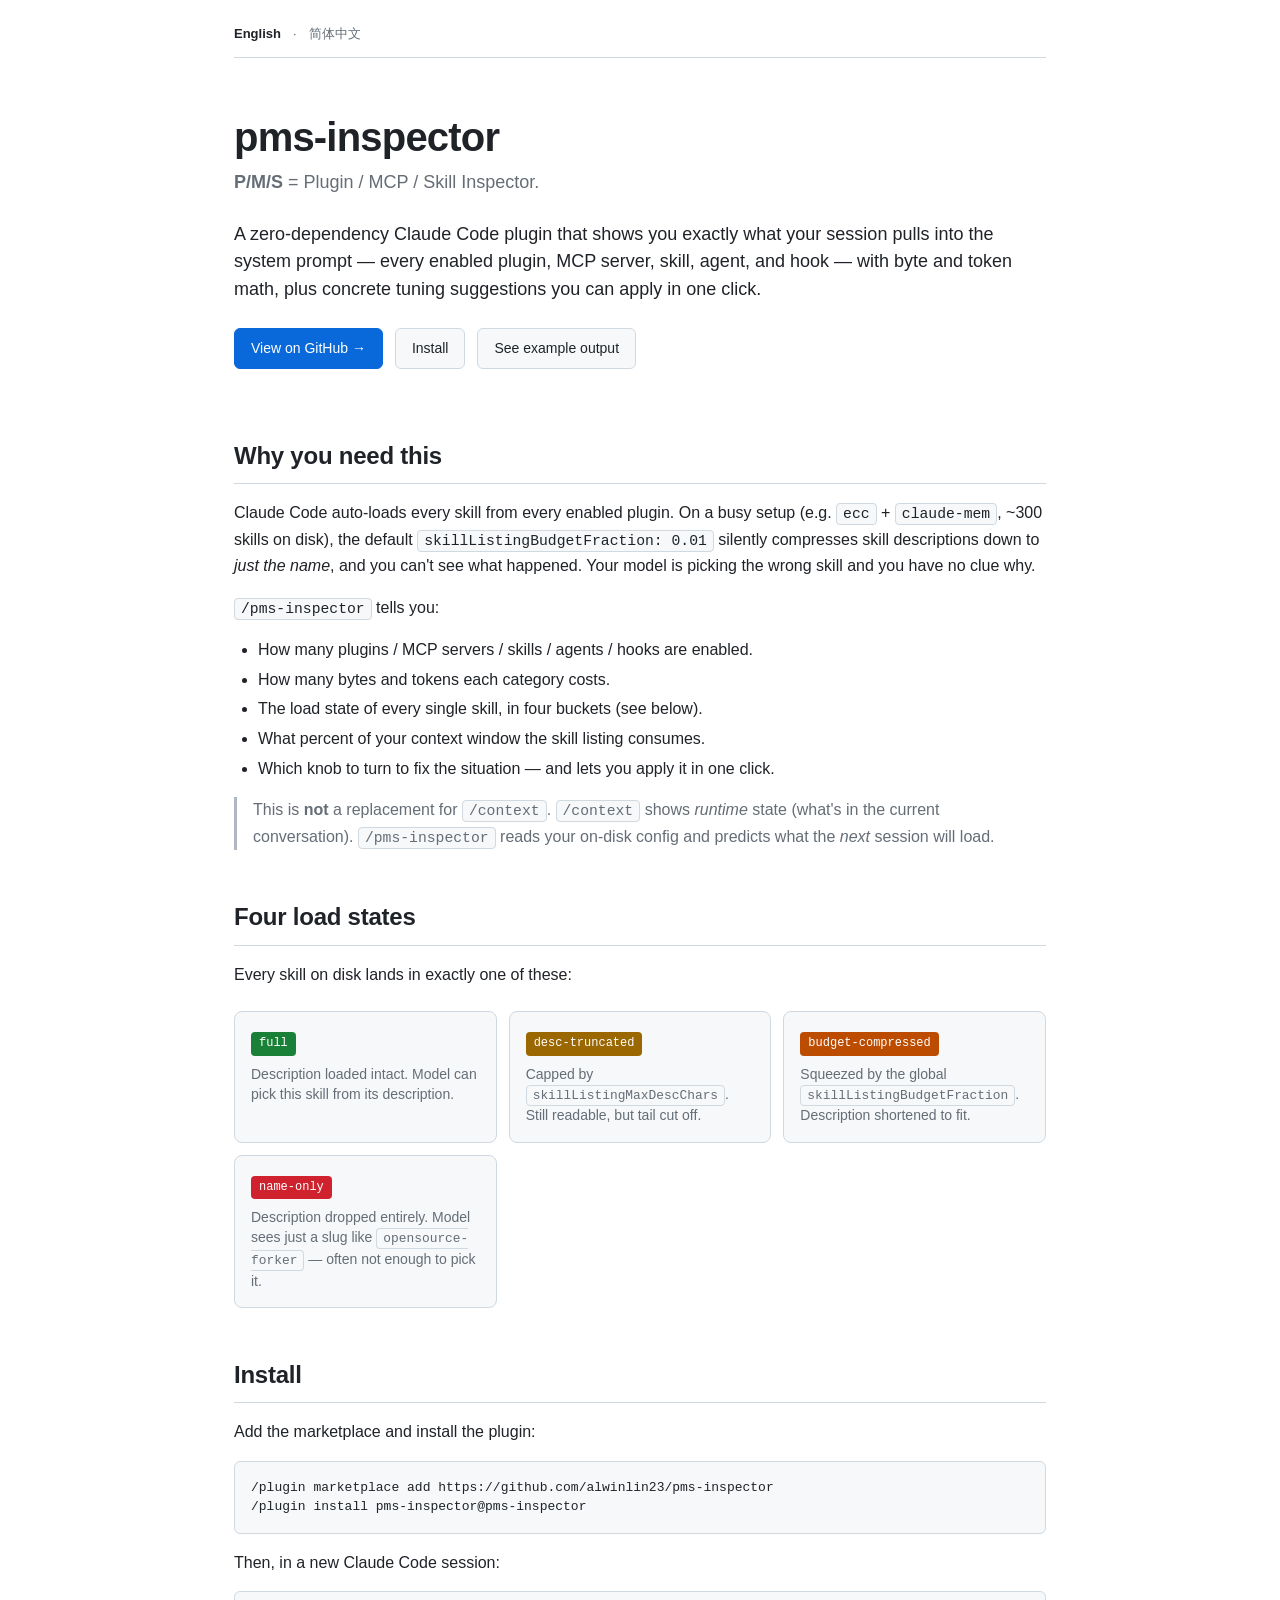
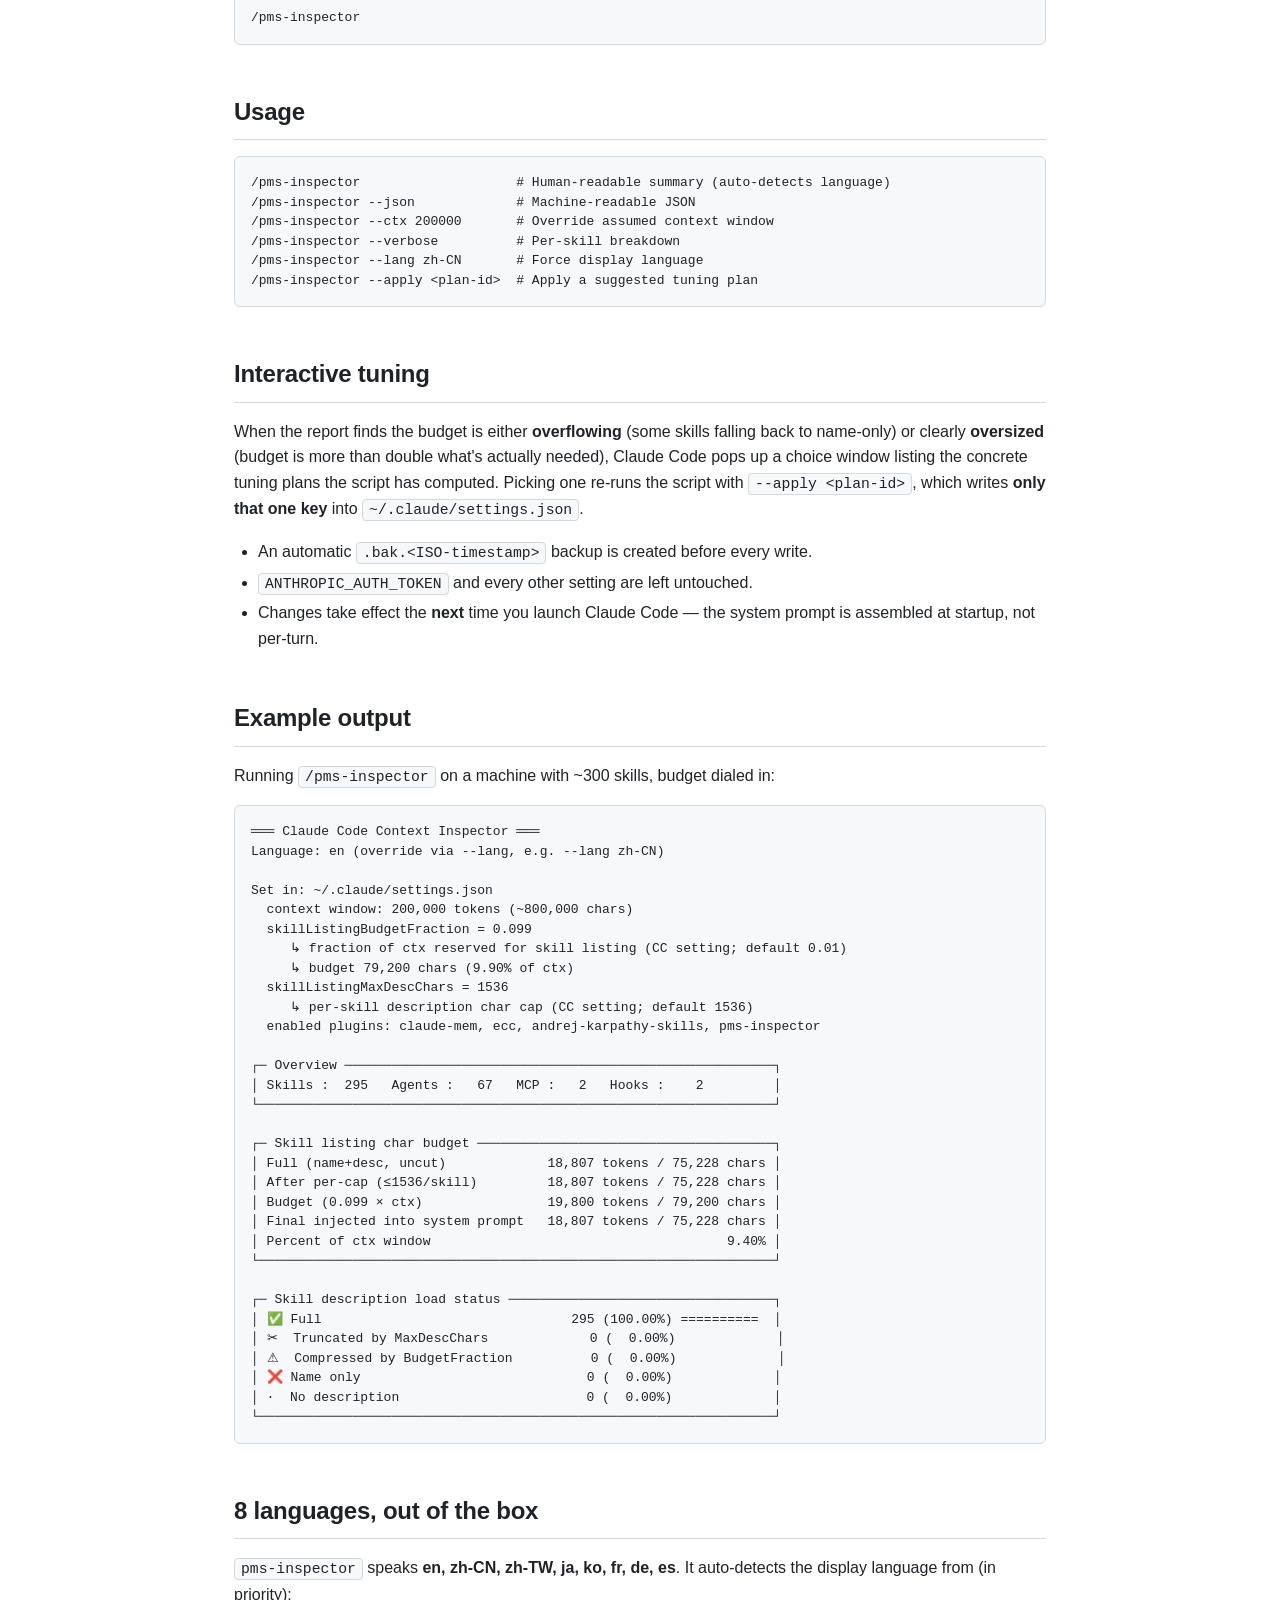
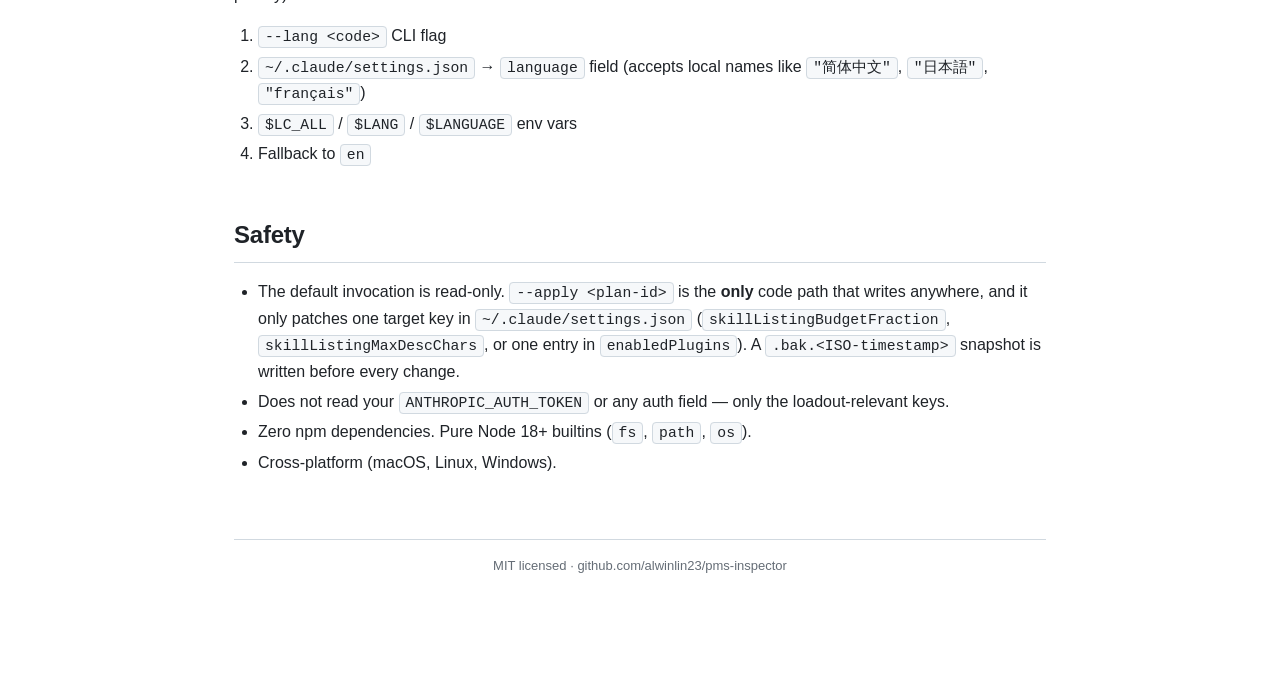
==== docs/index.html @ f6d1e32b "docs: GitHub Pages site — English + zh-CN (pilot) Ships a hand-written, zero-dep static site under d" ====
<!DOCTYPE html>
<html lang="en">
<head>
<meta charset="UTF-8">
<meta name="viewport" content="width=device-width, initial-scale=1.0">
<title>pms-inspector — See what your Claude Code session actually loads</title>
<meta name="description" content="Zero-dependency Claude Code plugin that audits the system prompt: plugins, MCP servers, skills, agents, hooks — with byte/token math and one-click tuning.">
<link rel="canonical" href="https://alwinlin23.github.io/pms-inspector/">
<link rel="alternate" hreflang="en" href="https://alwinlin23.github.io/pms-inspector/">
<link rel="alternate" hreflang="zh-CN" href="https://alwinlin23.github.io/pms-inspector/zh-CN.html">
<link rel="alternate" hreflang="x-default" href="https://alwinlin23.github.io/pms-inspector/">
<link rel="stylesheet" href="./style.css">
</head>
<body>
<div class="wrap">

<nav class="lang-bar" aria-label="Language">
  <strong>English</strong> ·
  <a href="./zh-CN.html" hreflang="zh-CN">简体中文</a>
</nav>

<header class="hero">
  <h1>pms-inspector</h1>
  <p class="tag"><strong>P/M/S</strong> = Plugin / MCP / Skill Inspector.</p>
  <p class="lede">
    A zero-dependency Claude Code plugin that shows you exactly what your
    session pulls into the system prompt — every enabled plugin, MCP server,
    skill, agent, and hook — with byte and token math, plus concrete tuning
    suggestions you can apply in one click.
  </p>
  <div class="cta-row">
    <a class="btn primary" href="https://github.com/alwinlin23/pms-inspector">View on GitHub →</a>
    <a class="btn" href="#install">Install</a>
    <a class="btn" href="#example">See example output</a>
  </div>
</header>

<h2 id="why">Why you need this</h2>
<p>
  Claude Code auto-loads every skill from every enabled plugin. On a busy
  setup (e.g. <code>ecc</code> + <code>claude-mem</code>, ~300 skills on disk),
  the default <code>skillListingBudgetFraction: 0.01</code> silently compresses
  skill descriptions down to <em>just the name</em>, and you can't see what
  happened. Your model is picking the wrong skill and you have no clue why.
</p>
<p><code>/pms-inspector</code> tells you:</p>
<ul>
  <li>How many plugins / MCP servers / skills / agents / hooks are enabled.</li>
  <li>How many bytes and tokens each category costs.</li>
  <li>The load state of every single skill, in four buckets (see below).</li>
  <li>What percent of your context window the skill listing consumes.</li>
  <li>Which knob to turn to fix the situation — and lets you apply it in one click.</li>
</ul>
<blockquote>
  This is <strong>not</strong> a replacement for <code>/context</code>.
  <code>/context</code> shows <em>runtime</em> state (what's in the current
  conversation). <code>/pms-inspector</code> reads your on-disk config and
  predicts what the <em>next</em> session will load.
</blockquote>

<h2 id="states">Four load states</h2>
<p>Every skill on disk lands in exactly one of these:</p>
<div class="states">
  <div class="state full">
    <span class="badge">full</span>
    <p>Description loaded intact. Model can pick this skill from its description.</p>
  </div>
  <div class="state trunc">
    <span class="badge">desc-truncated</span>
    <p>Capped by <code>skillListingMaxDescChars</code>. Still readable, but tail cut off.</p>
  </div>
  <div class="state comp">
    <span class="badge">budget-compressed</span>
    <p>Squeezed by the global <code>skillListingBudgetFraction</code>. Description shortened to fit.</p>
  </div>
  <div class="state name">
    <span class="badge">name-only</span>
    <p>Description dropped entirely. Model sees just a slug like <code>opensource-forker</code> — often not enough to pick it.</p>
  </div>
</div>

<h2 id="install">Install</h2>
<p>Add the marketplace and install the plugin:</p>
<pre><code>/plugin marketplace add https://github.com/alwinlin23/pms-inspector
/plugin install pms-inspector@pms-inspector</code></pre>

<p>Then, in a new Claude Code session:</p>
<pre><code>/pms-inspector</code></pre>

<h2 id="usage">Usage</h2>
<pre><code>/pms-inspector                    # Human-readable summary (auto-detects language)
/pms-inspector --json             # Machine-readable JSON
/pms-inspector --ctx 200000       # Override assumed context window
/pms-inspector --verbose          # Per-skill breakdown
/pms-inspector --lang zh-CN       # Force display language
/pms-inspector --apply &lt;plan-id&gt;  # Apply a suggested tuning plan</code></pre>

<h2 id="tuning">Interactive tuning</h2>
<p>
  When the report finds the budget is either <strong>overflowing</strong>
  (some skills falling back to name-only) or clearly <strong>oversized</strong>
  (budget is more than double what's actually needed), Claude Code pops up a
  choice window listing the concrete tuning plans the script has computed.
  Picking one re-runs the script with <code>--apply &lt;plan-id&gt;</code>,
  which writes <strong>only that one key</strong> into
  <code>~/.claude/settings.json</code>.
</p>
<ul>
  <li>An automatic <code>.bak.&lt;ISO-timestamp&gt;</code> backup is created before every write.</li>
  <li><code>ANTHROPIC_AUTH_TOKEN</code> and every other setting are left untouched.</li>
  <li>Changes take effect the <strong>next</strong> time you launch Claude Code — the system prompt is assembled at startup, not per-turn.</li>
</ul>

<h2 id="example">Example output</h2>
<p>Running <code>/pms-inspector</code> on a machine with ~300 skills, budget dialed in:</p>
<pre><code>═══ Claude Code Context Inspector ═══
Language: en (override via --lang, e.g. --lang zh-CN)

Set in: ~/.claude/settings.json
  context window: 200,000 tokens (~800,000 chars)
  skillListingBudgetFraction = 0.099
     ↳ fraction of ctx reserved for skill listing (CC setting; default 0.01)
     ↳ budget 79,200 chars (9.90% of ctx)
  skillListingMaxDescChars = 1536
     ↳ per-skill description char cap (CC setting; default 1536)
  enabled plugins: claude-mem, ecc, andrej-karpathy-skills, pms-inspector

┌─ Overview ───────────────────────────────────────────────────────┐
│ Skills :  295   Agents :   67   MCP :   2   Hooks :    2         │
└──────────────────────────────────────────────────────────────────┘

┌─ Skill listing char budget ──────────────────────────────────────┐
│ Full (name+desc, uncut)             18,807 tokens / 75,228 chars │
│ After per-cap (≤1536/skill)         18,807 tokens / 75,228 chars │
│ Budget (0.099 × ctx)                19,800 tokens / 79,200 chars │
│ Final injected into system prompt   18,807 tokens / 75,228 chars │
│ Percent of ctx window                                      9.40% │
└──────────────────────────────────────────────────────────────────┘

┌─ Skill description load status ──────────────────────────────────┐
│ ✅ Full                                295 (100.00%) ==========  │
│ ✂  Truncated by MaxDescChars             0 (  0.00%)             │
│ ⚠  Compressed by BudgetFraction          0 (  0.00%)             │
│ ❌ Name only                             0 (  0.00%)             │
│ ·  No description                        0 (  0.00%)             │
└──────────────────────────────────────────────────────────────────┘</code></pre>

<h2 id="i18n">8 languages, out of the box</h2>
<p>
  <code>pms-inspector</code> speaks
  <strong>en, zh-CN, zh-TW, ja, ko, fr, de, es</strong>. It auto-detects the
  display language from (in priority):
</p>
<ol>
  <li><code>--lang &lt;code&gt;</code> CLI flag</li>
  <li><code>~/.claude/settings.json</code> → <code>language</code> field (accepts local names like <code>"简体中文"</code>, <code>"日本語"</code>, <code>"français"</code>)</li>
  <li><code>$LC_ALL</code> / <code>$LANG</code> / <code>$LANGUAGE</code> env vars</li>
  <li>Fallback to <code>en</code></li>
</ol>

<h2 id="safety">Safety</h2>
<ul>
  <li>The default invocation is read-only. <code>--apply &lt;plan-id&gt;</code> is the <strong>only</strong> code path that writes anywhere, and it only patches one target key in <code>~/.claude/settings.json</code> (<code>skillListingBudgetFraction</code>, <code>skillListingMaxDescChars</code>, or one entry in <code>enabledPlugins</code>). A <code>.bak.&lt;ISO-timestamp&gt;</code> snapshot is written before every change.</li>
  <li>Does not read your <code>ANTHROPIC_AUTH_TOKEN</code> or any auth field — only the loadout-relevant keys.</li>
  <li>Zero npm dependencies. Pure Node 18+ builtins (<code>fs</code>, <code>path</code>, <code>os</code>).</li>
  <li>Cross-platform (macOS, Linux, Windows).</li>
</ul>

<footer>
  <p>
    MIT licensed · <a href="https://github.com/alwinlin23/pms-inspector">github.com/alwinlin23/pms-inspector</a>
  </p>
</footer>

</div>
</body>
</html>
---- docs/style.css ----
/* pms-inspector — GitHub Pages stylesheet
   Zero-dep, hand-written CSS. Light/dark auto via prefers-color-scheme.
   Semantic tokens defined once at :root, dark overrides at the bottom. */

:root {
  --bg: #ffffff;
  --bg-elev: #f6f8fa;
  --bg-code: #f6f8fa;
  --fg: #1f2328;
  --fg-muted: #656d76;
  --fg-accent: #0969da;
  --border: #d1d9e0;
  --border-strong: #afb8c1;
  --shadow: 0 1px 3px rgba(31, 35, 40, 0.08);
  --mono: ui-monospace, SFMono-Regular, "SF Mono", Menlo, Consolas, "Liberation Mono", monospace;
  --sans: -apple-system, BlinkMacSystemFont, "Segoe UI", "PingFang SC", "Hiragino Sans",
          "Noto Sans CJK JP", "Noto Sans KR", Roboto, sans-serif;
}

@media (prefers-color-scheme: dark) {
  :root {
    --bg: #0d1117;
    --bg-elev: #151b23;
    --bg-code: #151b23;
    --fg: #f0f6fc;
    --fg-muted: #9198a1;
    --fg-accent: #4493f8;
    --border: #3d444d;
    --border-strong: #656c76;
    --shadow: 0 1px 3px rgba(0, 0, 0, 0.4);
  }
}

* { box-sizing: border-box; }

html { -webkit-text-size-adjust: 100%; }

body {
  margin: 0;
  padding: 0;
  font-family: var(--sans);
  font-size: 16px;
  line-height: 1.6;
  color: var(--fg);
  background: var(--bg);
  -webkit-font-smoothing: antialiased;
  -moz-osx-font-smoothing: grayscale;
}

.wrap {
  max-width: 860px;
  margin: 0 auto;
  padding: 24px 24px 96px;
}

/* -------- Header -------- */
.lang-bar {
  display: flex;
  flex-wrap: wrap;
  gap: 4px 12px;
  align-items: center;
  font-size: 13px;
  color: var(--fg-muted);
  border-bottom: 1px solid var(--border);
  padding-bottom: 12px;
  margin-bottom: 24px;
}

.lang-bar a {
  color: var(--fg-muted);
  text-decoration: none;
}

.lang-bar a:hover { color: var(--fg-accent); text-decoration: underline; }

.lang-bar strong {
  color: var(--fg);
  font-weight: 600;
}

.hero {
  padding: 32px 0 12px;
}

.hero h1 {
  font-size: 40px;
  line-height: 1.15;
  margin: 0 0 8px;
  letter-spacing: -0.02em;
}

.hero .tag {
  font-size: 18px;
  color: var(--fg-muted);
  margin: 0 0 24px;
}

.hero .lede {
  font-size: 18px;
  line-height: 1.55;
  margin: 0 0 24px;
}

.cta-row {
  display: flex;
  flex-wrap: wrap;
  gap: 8px 12px;
  margin: 16px 0 8px;
}

.btn {
  display: inline-block;
  padding: 8px 16px;
  border: 1px solid var(--border);
  border-radius: 6px;
  font-size: 14px;
  font-weight: 500;
  color: var(--fg);
  background: var(--bg-elev);
  text-decoration: none;
  transition: all 0.15s ease;
}

.btn:hover {
  border-color: var(--border-strong);
  background: var(--bg);
  transform: translateY(-1px);
  box-shadow: var(--shadow);
}

.btn.primary {
  background: var(--fg-accent);
  border-color: var(--fg-accent);
  color: #ffffff;
}

.btn.primary:hover {
  filter: brightness(1.05);
  background: var(--fg-accent);
  color: #ffffff;
}

/* -------- Sections -------- */
h2 {
  font-size: 24px;
  margin: 48px 0 16px;
  padding-bottom: 8px;
  border-bottom: 1px solid var(--border);
  letter-spacing: -0.01em;
}

h3 {
  font-size: 18px;
  margin: 32px 0 12px;
}

p { margin: 0 0 16px; }

a { color: var(--fg-accent); text-decoration: none; }
a:hover { text-decoration: underline; }

ul, ol { padding-left: 24px; }
li { margin: 4px 0; }

strong { font-weight: 600; }

code {
  font-family: var(--mono);
  font-size: 0.92em;
  padding: 2px 6px;
  background: var(--bg-code);
  border: 1px solid var(--border);
  border-radius: 4px;
}

pre {
  font-family: var(--mono);
  font-size: 13px;
  line-height: 1.5;
  padding: 16px;
  background: var(--bg-code);
  border: 1px solid var(--border);
  border-radius: 6px;
  overflow-x: auto;
  margin: 16px 0;
}

pre code {
  padding: 0;
  background: transparent;
  border: none;
  font-size: inherit;
}

blockquote {
  margin: 16px 0;
  padding: 0 16px;
  border-left: 3px solid var(--border-strong);
  color: var(--fg-muted);
}

/* -------- The 4-state cards -------- */
.states {
  display: grid;
  grid-template-columns: repeat(auto-fit, minmax(200px, 1fr));
  gap: 12px;
  margin: 24px 0;
}

.state {
  padding: 16px;
  border: 1px solid var(--border);
  border-radius: 8px;
  background: var(--bg-elev);
}

.state .badge {
  display: inline-block;
  font-family: var(--mono);
  font-size: 12px;
  padding: 2px 8px;
  border-radius: 4px;
  margin-bottom: 8px;
  color: #ffffff;
}

.state.full .badge   { background: #1a7f37; }
.state.trunc .badge  { background: #9a6700; }
.state.comp .badge   { background: #bc4c00; }
.state.name .badge   { background: #cf222e; }

.state p {
  margin: 0;
  font-size: 14px;
  color: var(--fg-muted);
  line-height: 1.45;
}

/* -------- Table -------- */
table {
  width: 100%;
  border-collapse: collapse;
  margin: 16px 0;
  font-size: 14px;
}

th, td {
  padding: 8px 12px;
  text-align: left;
  border: 1px solid var(--border);
}

th {
  background: var(--bg-elev);
  font-weight: 600;
}

/* -------- Footer -------- */
footer {
  margin-top: 64px;
  padding-top: 16px;
  border-top: 1px solid var(--border);
  font-size: 13px;
  color: var(--fg-muted);
  text-align: center;
}

footer a { color: var(--fg-muted); }
footer a:hover { color: var(--fg-accent); }

/* -------- Mobile -------- */
@media (max-width: 640px) {
  .wrap { padding: 16px 16px 64px; }
  .hero h1 { font-size: 32px; }
  .hero .lede { font-size: 16px; }
  h2 { font-size: 20px; margin-top: 40px; }
  pre { font-size: 12px; padding: 12px; }
  .states { grid-template-columns: 1fr; }
}
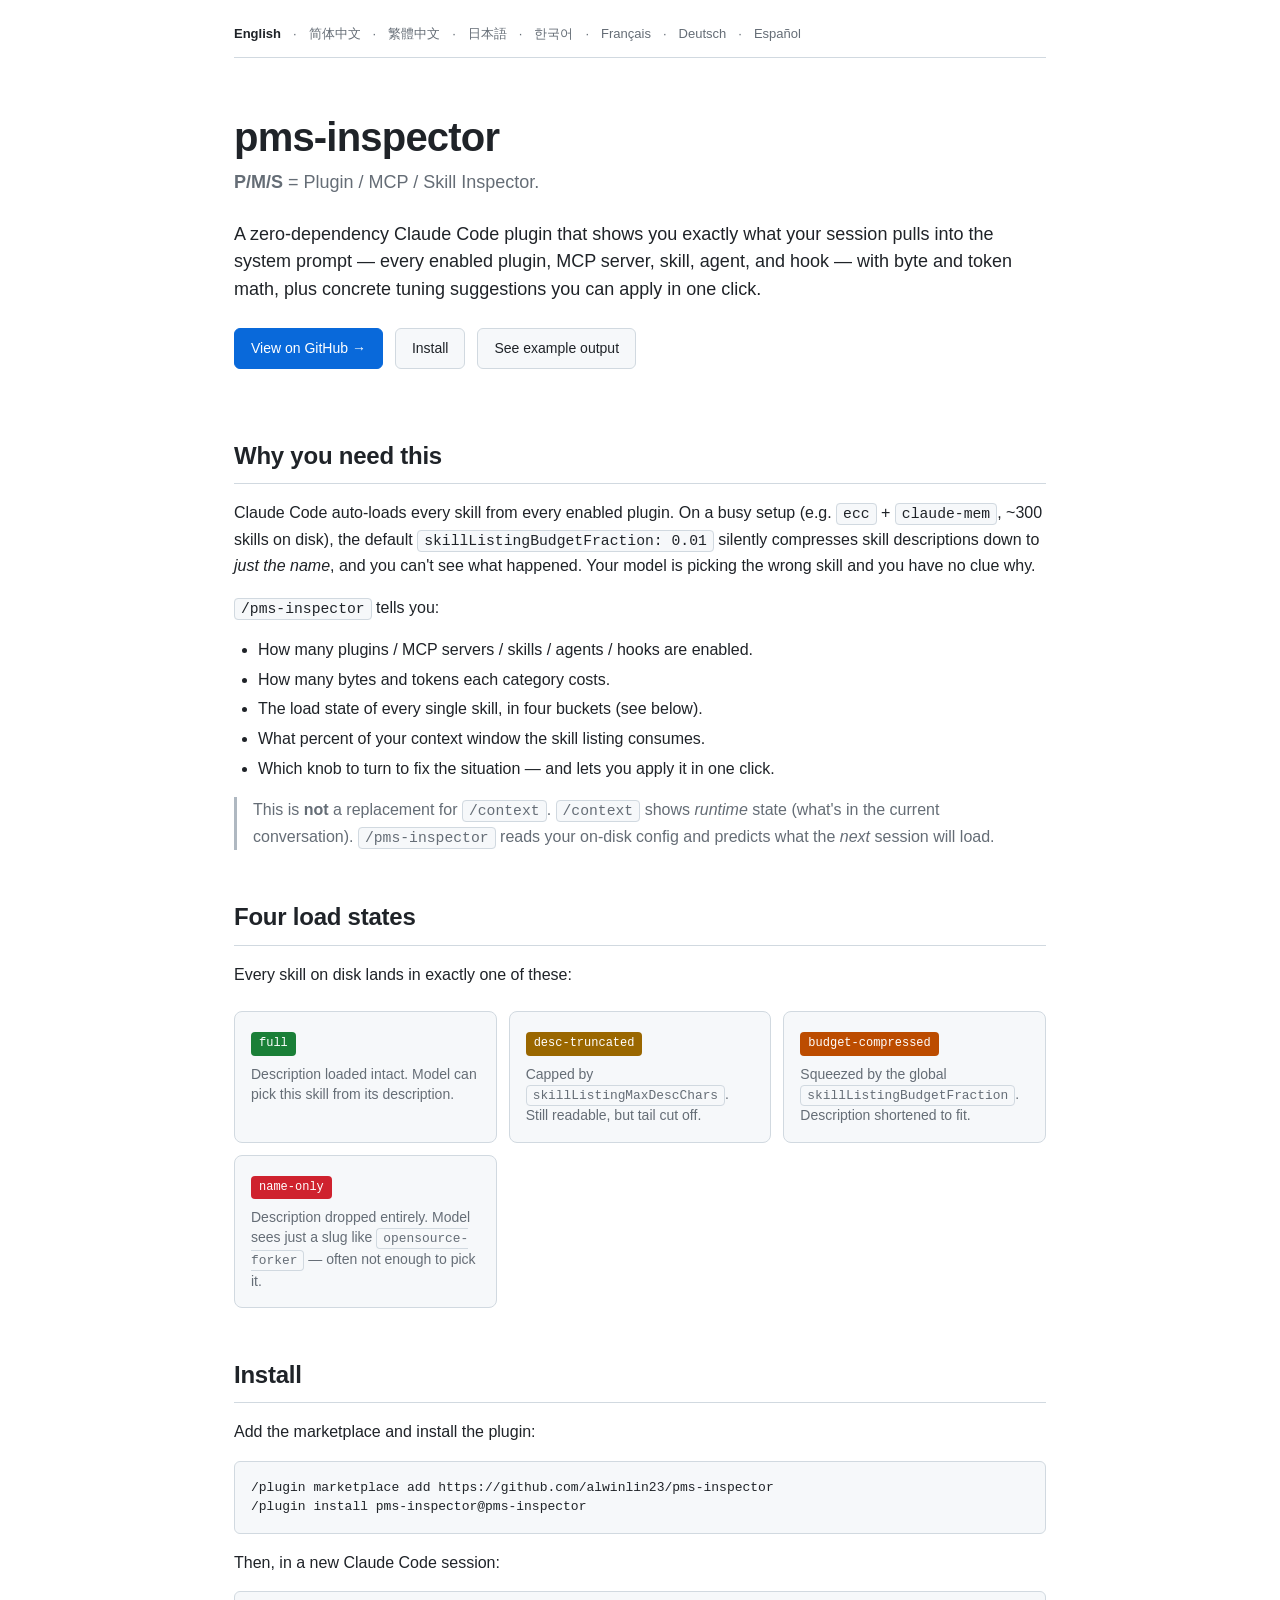
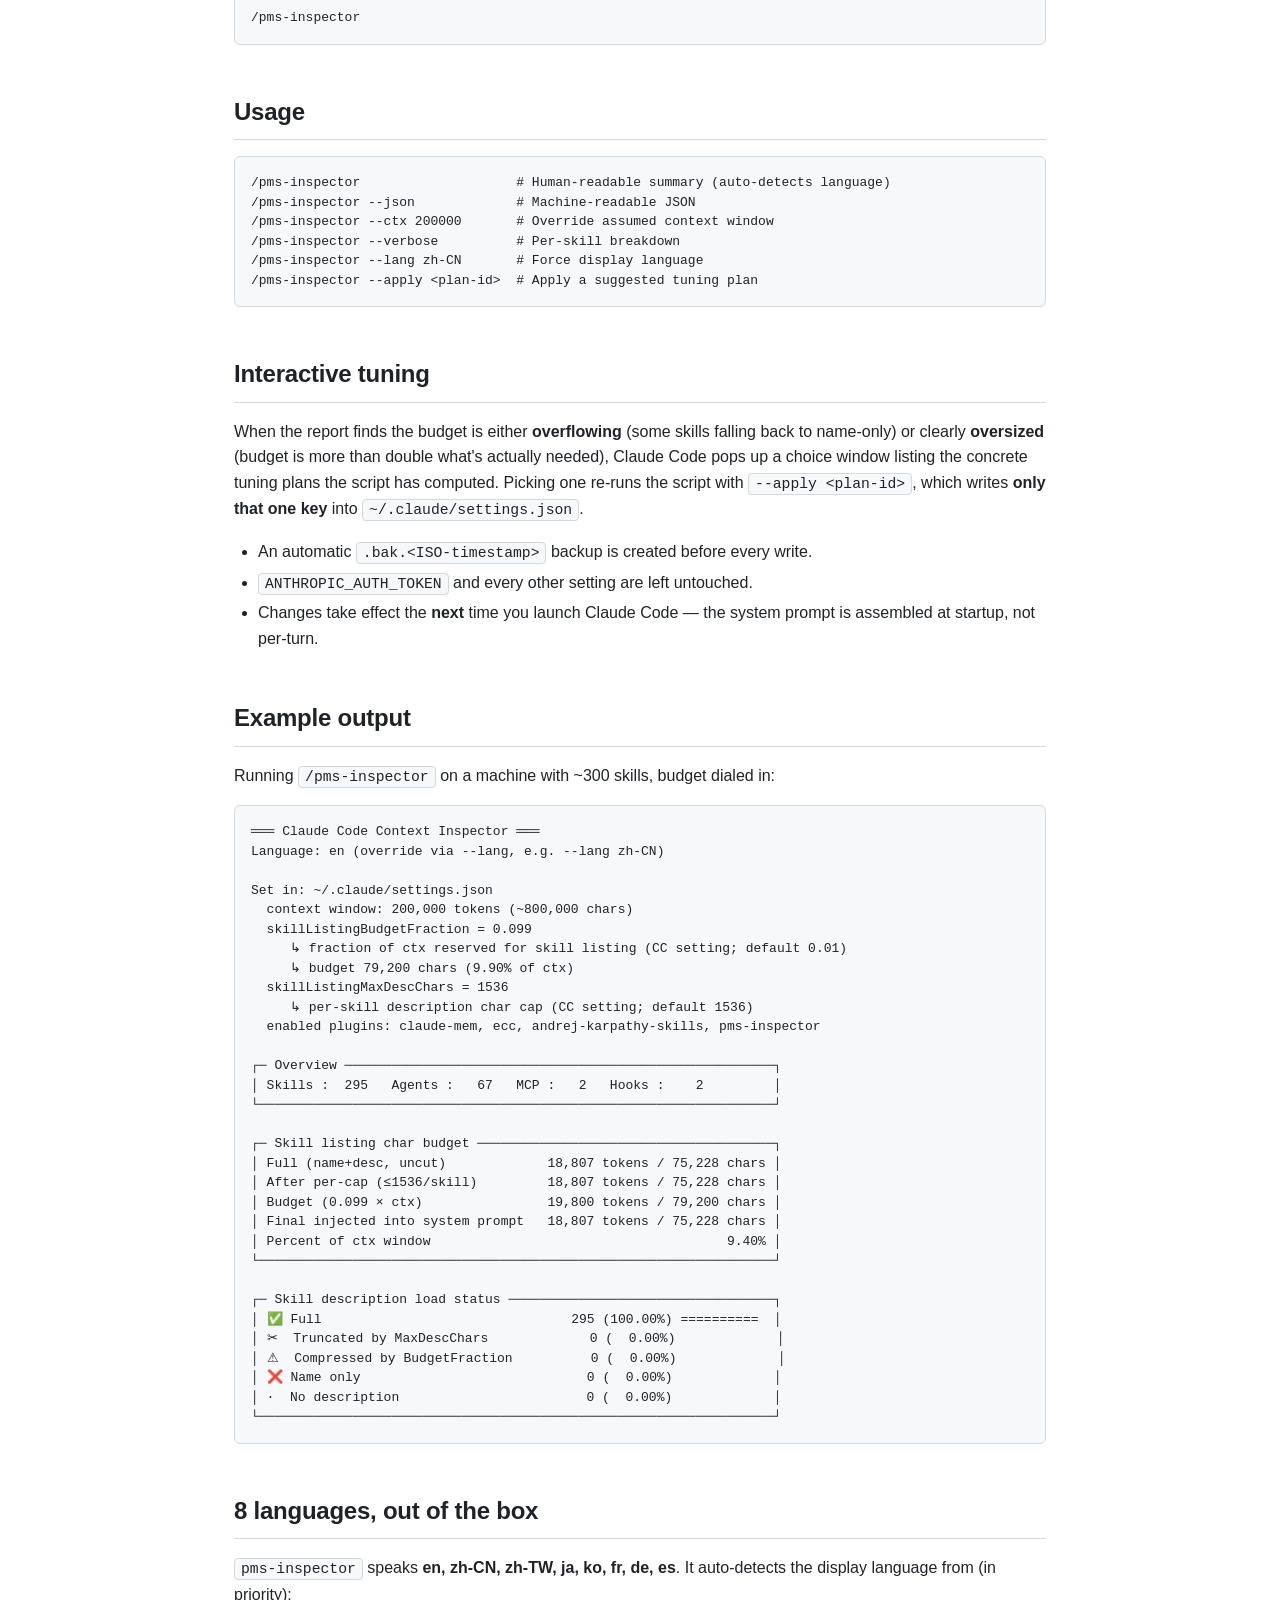
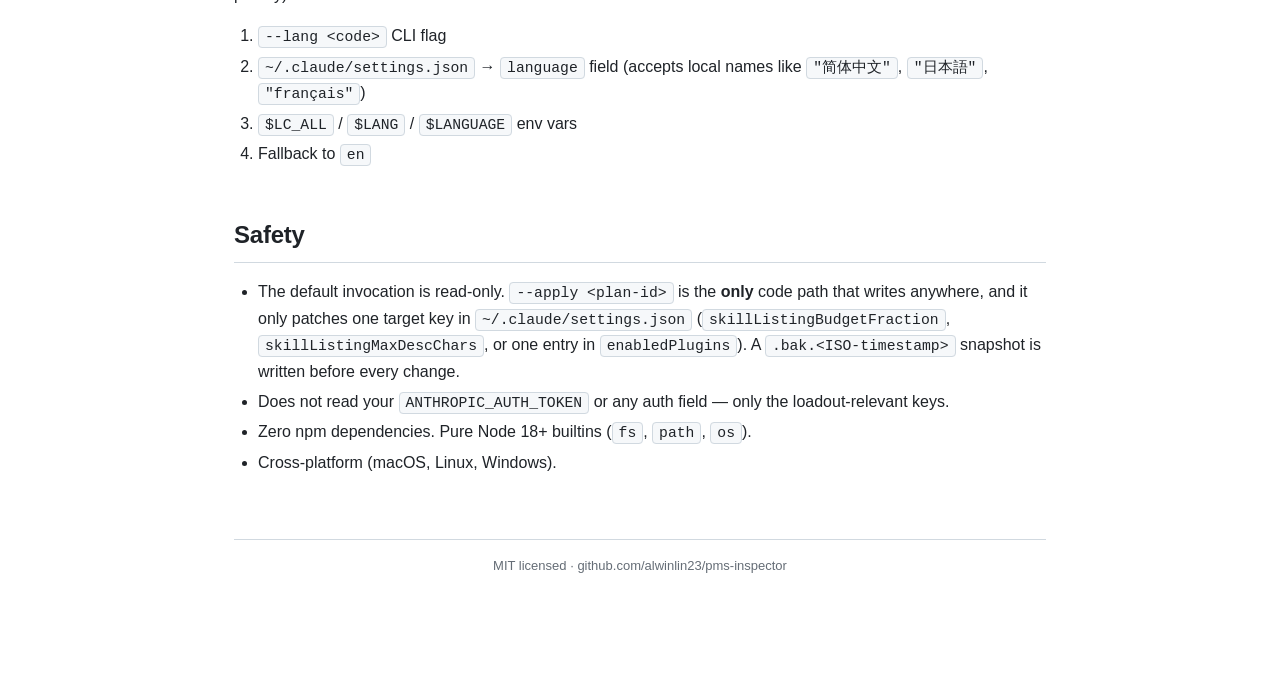
==== commit 4aacd761: "docs: GitHub Pages — complete 8-language coverage Adds the remaining 6 language pages (zh-TW, ja, ko" ====
--- a/docs/index.html
+++ b/docs/index.html
@@ -8,6 +8,12 @@
 <link rel="canonical" href="https://alwinlin23.github.io/pms-inspector/">
 <link rel="alternate" hreflang="en" href="https://alwinlin23.github.io/pms-inspector/">
 <link rel="alternate" hreflang="zh-CN" href="https://alwinlin23.github.io/pms-inspector/zh-CN.html">
+<link rel="alternate" hreflang="zh-TW" href="https://alwinlin23.github.io/pms-inspector/zh-TW.html">
+<link rel="alternate" hreflang="ja" href="https://alwinlin23.github.io/pms-inspector/ja.html">
+<link rel="alternate" hreflang="ko" href="https://alwinlin23.github.io/pms-inspector/ko.html">
+<link rel="alternate" hreflang="fr" href="https://alwinlin23.github.io/pms-inspector/fr.html">
+<link rel="alternate" hreflang="de" href="https://alwinlin23.github.io/pms-inspector/de.html">
+<link rel="alternate" hreflang="es" href="https://alwinlin23.github.io/pms-inspector/es.html">
 <link rel="alternate" hreflang="x-default" href="https://alwinlin23.github.io/pms-inspector/">
 <link rel="stylesheet" href="./style.css">
 </head>
@@ -16,7 +22,13 @@
 
 <nav class="lang-bar" aria-label="Language">
   <strong>English</strong> ·
-  <a href="./zh-CN.html" hreflang="zh-CN">简体中文</a>
+  <a href="./zh-CN.html" hreflang="zh-CN">简体中文</a> ·
+  <a href="./zh-TW.html" hreflang="zh-TW">繁體中文</a> ·
+  <a href="./ja.html" hreflang="ja">日本語</a> ·
+  <a href="./ko.html" hreflang="ko">한국어</a> ·
+  <a href="./fr.html" hreflang="fr">Français</a> ·
+  <a href="./de.html" hreflang="de">Deutsch</a> ·
+  <a href="./es.html" hreflang="es">Español</a>
 </nav>
 
 <header class="hero">
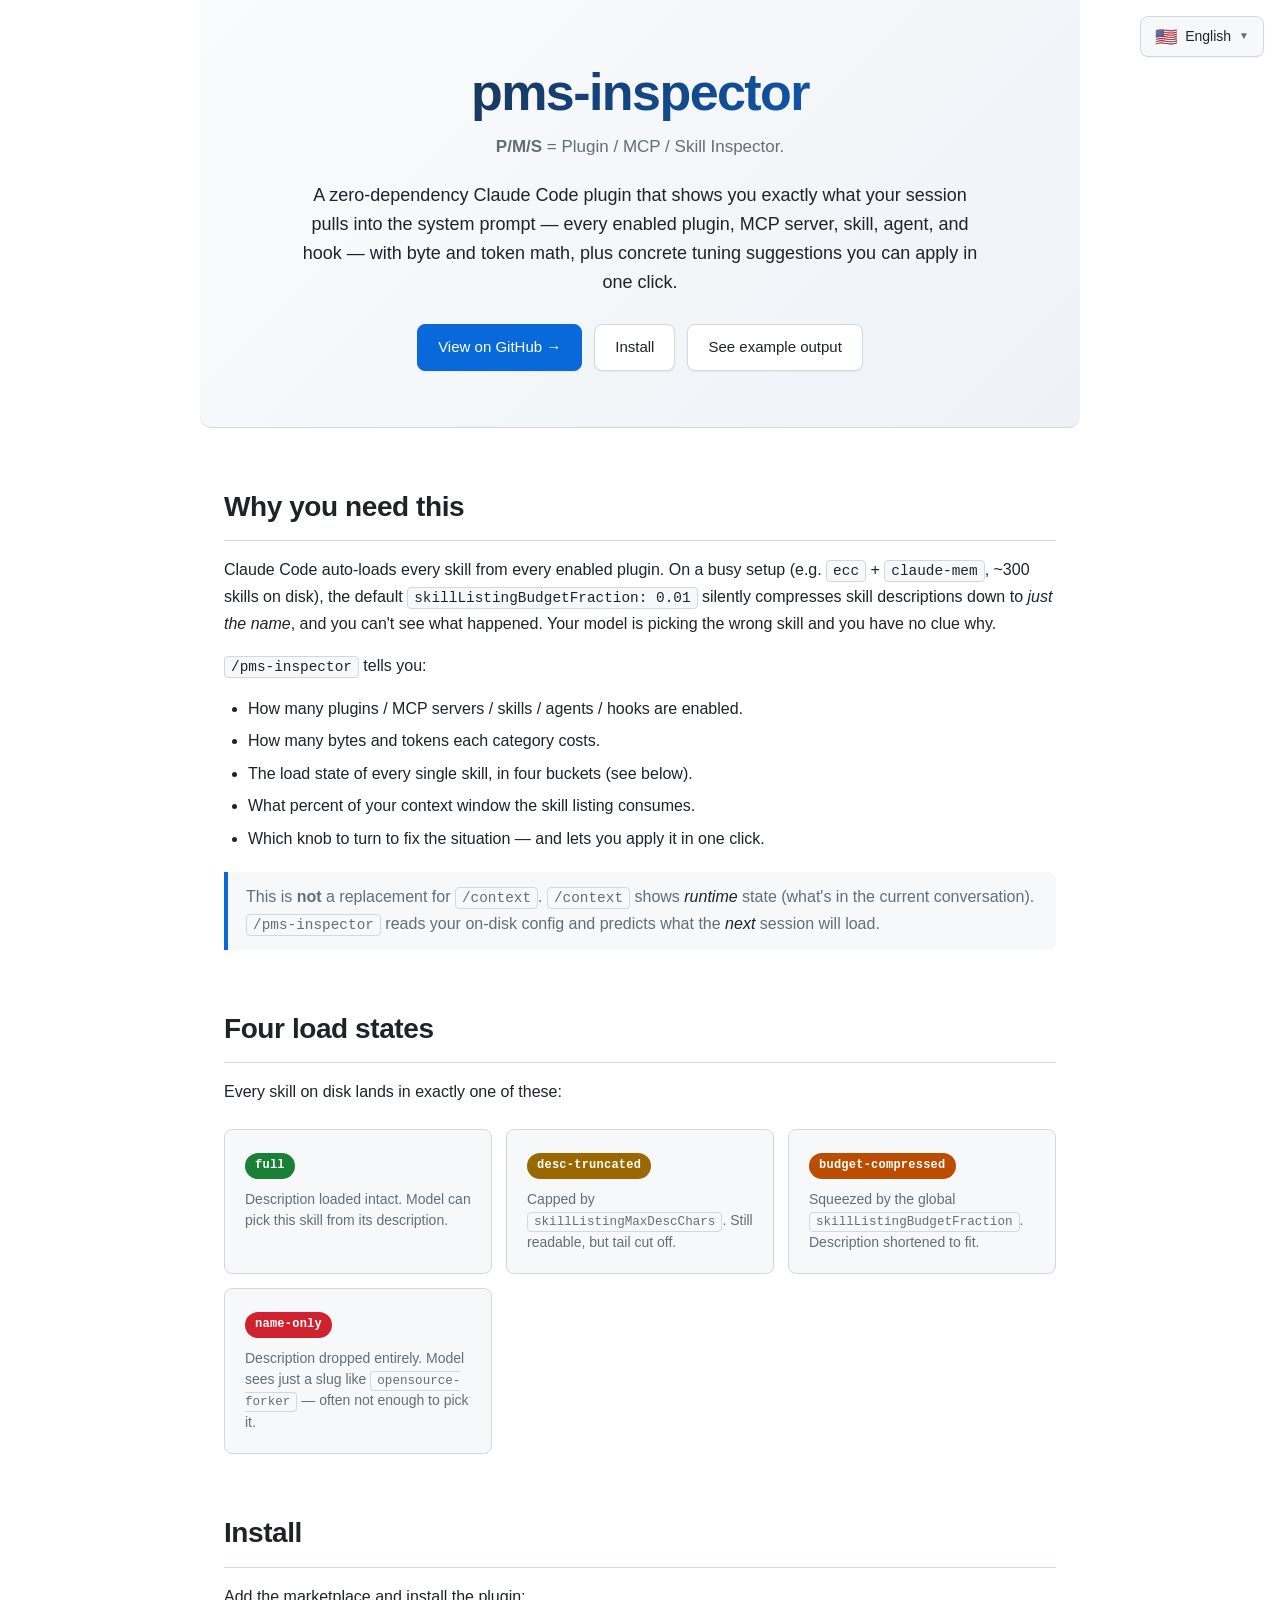
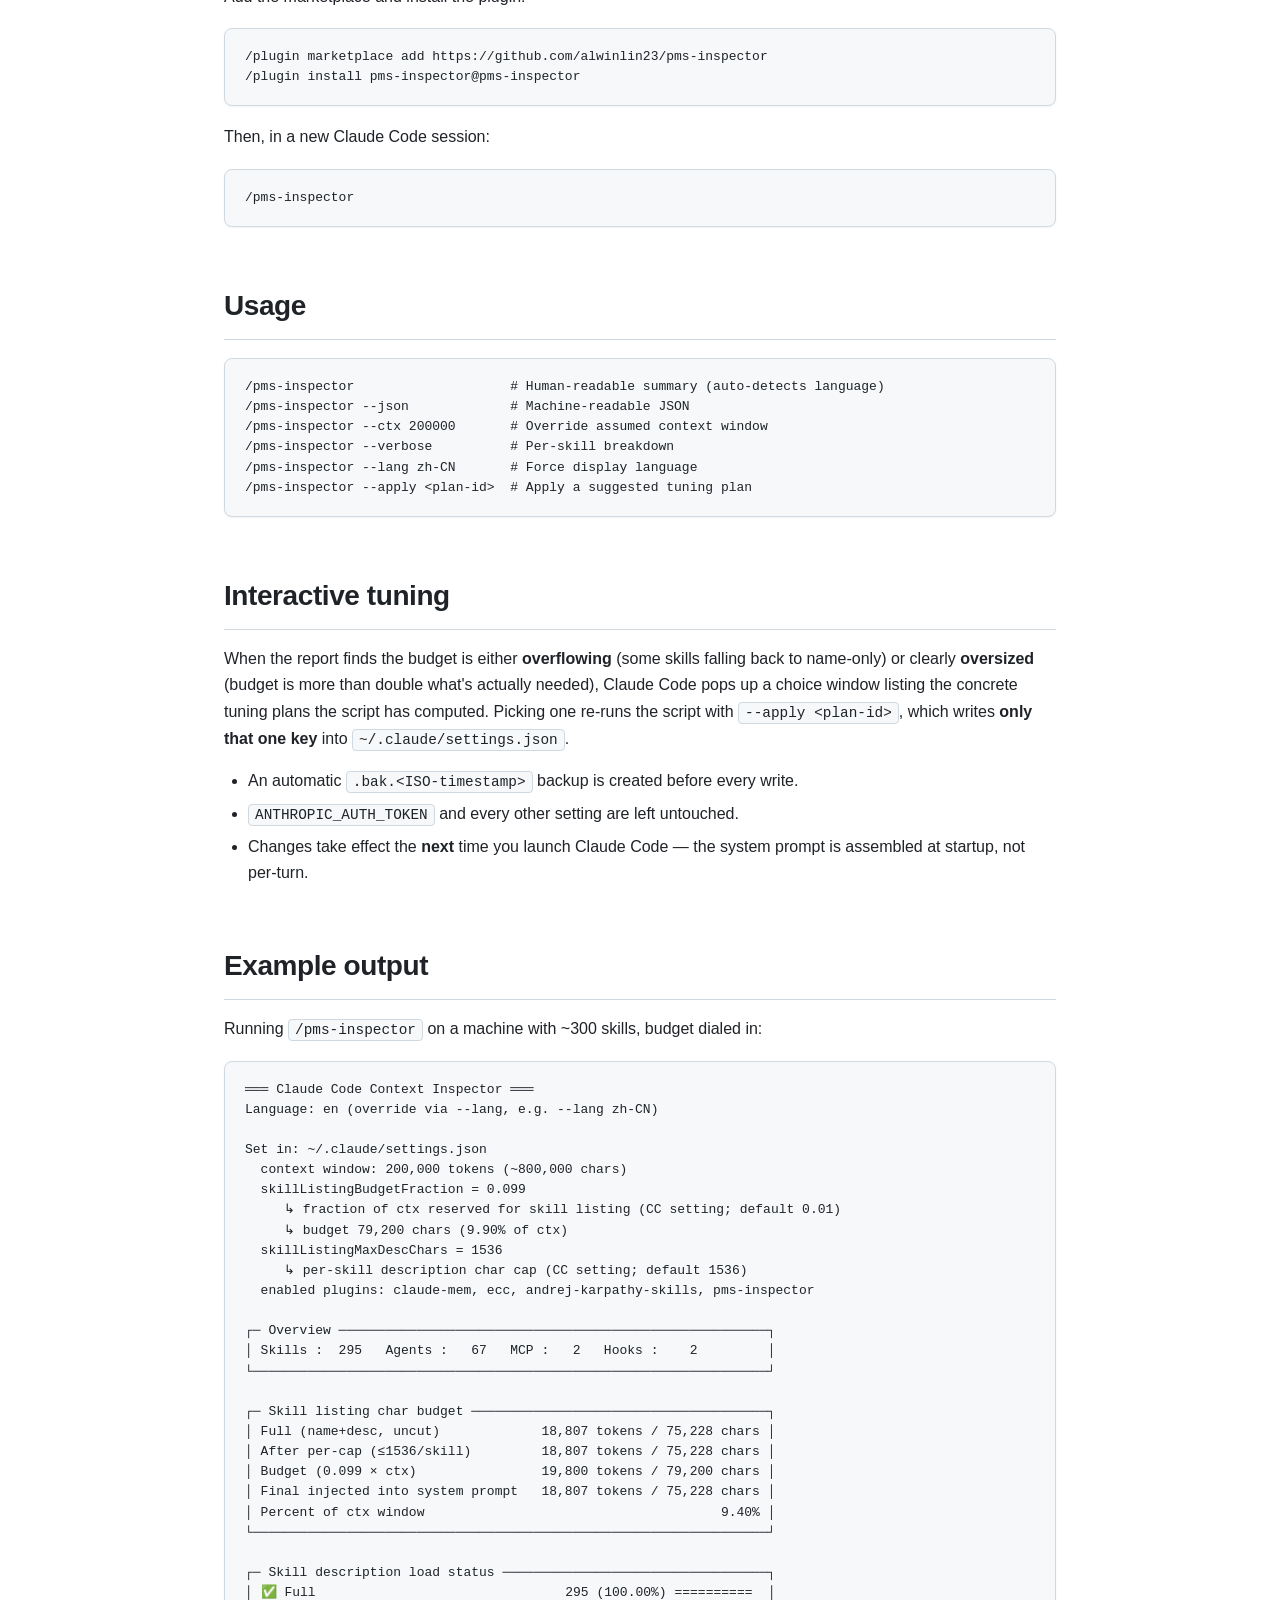
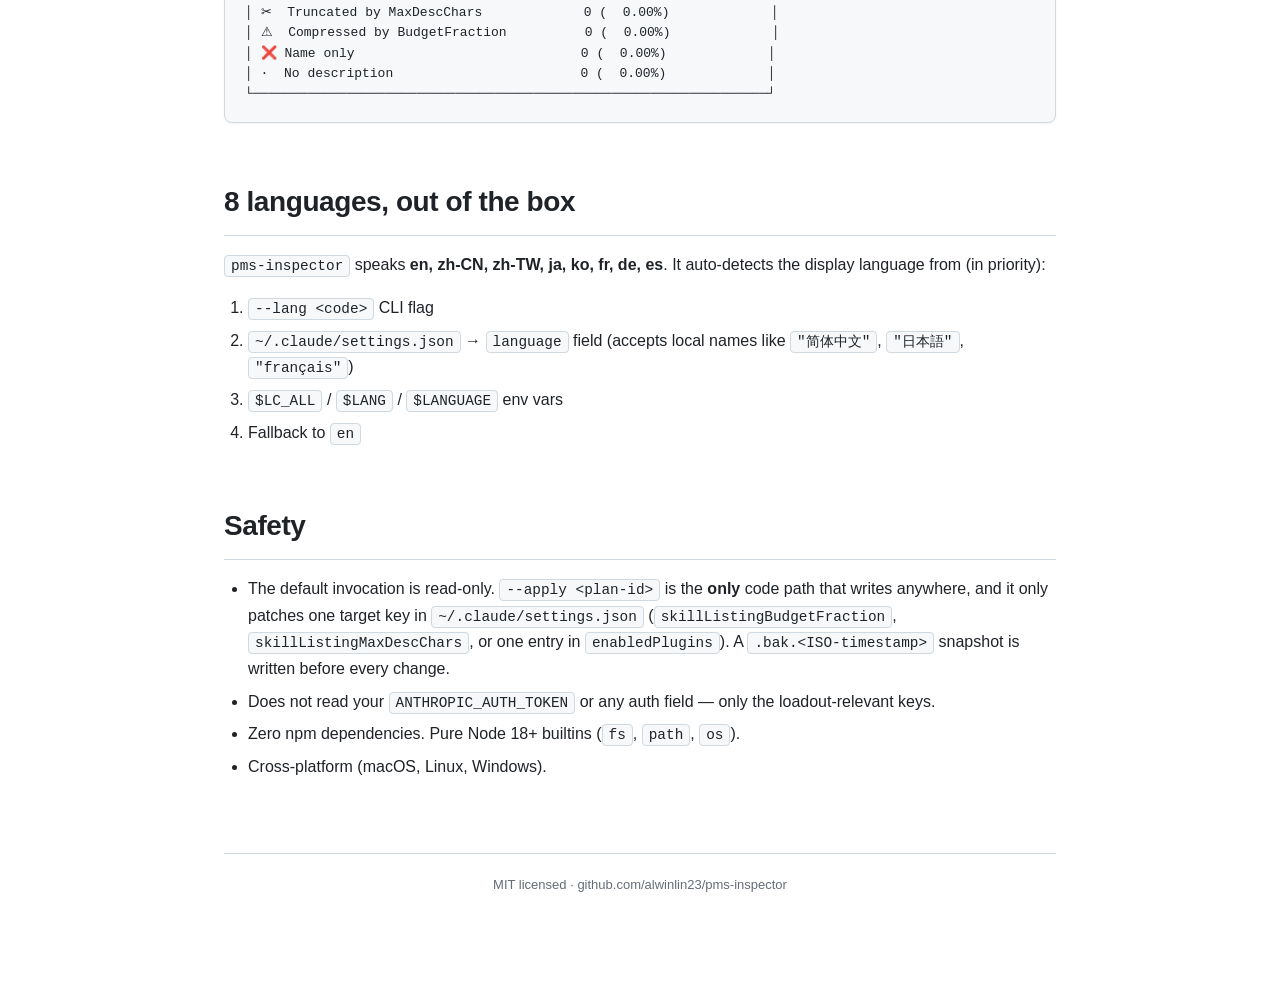
==== commit 5936a5fe: "docs(pages): polish site + flag dropdown language switcher Visual polish: - Hero with gradient backg" ====
--- a/docs/index.html
+++ b/docs/index.html
@@ -20,15 +20,24 @@
 <body>
 <div class="wrap">
 
-<nav class="lang-bar" aria-label="Language">
-  <strong>English</strong> ·
-  <a href="./zh-CN.html" hreflang="zh-CN">简体中文</a> ·
-  <a href="./zh-TW.html" hreflang="zh-TW">繁體中文</a> ·
-  <a href="./ja.html" hreflang="ja">日本語</a> ·
-  <a href="./ko.html" hreflang="ko">한국어</a> ·
-  <a href="./fr.html" hreflang="fr">Français</a> ·
-  <a href="./de.html" hreflang="de">Deutsch</a> ·
-  <a href="./es.html" hreflang="es">Español</a>
+<nav class="lang-switcher" aria-label="Language">
+  <details>
+    <summary aria-label="Language">
+      <span class="flag">🇺🇸</span>
+      <span class="label">English</span>
+      <span class="caret">▼</span>
+    </summary>
+    <ul class="menu">
+      <li><span class="current"><span class="flag">🇺🇸</span> English</span></li>
+      <li><a href="./zh-CN.html" hreflang="zh-CN"><span class="flag">🇨🇳</span> 简体中文</a></li>
+      <li><a href="./zh-TW.html" hreflang="zh-TW"><span class="flag">🇹🇼</span> 繁體中文</a></li>
+      <li><a href="./ja.html" hreflang="ja"><span class="flag">🇯🇵</span> 日本語</a></li>
+      <li><a href="./ko.html" hreflang="ko"><span class="flag">🇰🇷</span> 한국어</a></li>
+      <li><a href="./fr.html" hreflang="fr"><span class="flag">🇫🇷</span> Français</a></li>
+      <li><a href="./de.html" hreflang="de"><span class="flag">🇩🇪</span> Deutsch</a></li>
+      <li><a href="./es.html" hreflang="es"><span class="flag">🇪🇸</span> Español</a></li>
+    </ul>
+  </details>
 </nav>
 
 <header class="hero">
--- a/docs/style.css
+++ b/docs/style.css
@@ -1,46 +1,59 @@
 /* pms-inspector — GitHub Pages stylesheet
    Zero-dep, hand-written CSS. Light/dark auto via prefers-color-scheme.
-   Semantic tokens defined once at :root, dark overrides at the bottom. */
+   Semantic tokens defined once at :root, dark overrides in media query. */
 
 :root {
   --bg: #ffffff;
   --bg-elev: #f6f8fa;
   --bg-code: #f6f8fa;
+  --bg-hero: linear-gradient(135deg, #fafbfc 0%, #eef2f7 100%);
   --fg: #1f2328;
   --fg-muted: #656d76;
+  --fg-subtle: #8b949e;
   --fg-accent: #0969da;
+  --fg-accent-hover: #0550ae;
   --border: #d1d9e0;
   --border-strong: #afb8c1;
-  --shadow: 0 1px 3px rgba(31, 35, 40, 0.08);
+  --shadow-sm: 0 1px 2px rgba(31, 35, 40, 0.06);
+  --shadow: 0 2px 8px rgba(31, 35, 40, 0.08);
+  --shadow-lg: 0 8px 24px rgba(31, 35, 40, 0.12);
   --mono: ui-monospace, SFMono-Regular, "SF Mono", Menlo, Consolas, "Liberation Mono", monospace;
   --sans: -apple-system, BlinkMacSystemFont, "Segoe UI", "PingFang SC", "Hiragino Sans",
-          "Noto Sans CJK JP", "Noto Sans KR", Roboto, sans-serif;
+          "Noto Sans CJK JP", "Noto Sans KR", Roboto, Inter, sans-serif;
+  --radius-sm: 6px;
+  --radius: 8px;
+  --radius-lg: 12px;
 }
 
 @media (prefers-color-scheme: dark) {
   :root {
     --bg: #0d1117;
-    --bg-elev: #151b23;
-    --bg-code: #151b23;
+    --bg-elev: #161b22;
+    --bg-code: #161b22;
+    --bg-hero: linear-gradient(135deg, #0d1117 0%, #1a2233 100%);
     --fg: #f0f6fc;
     --fg-muted: #9198a1;
+    --fg-subtle: #6e7681;
     --fg-accent: #4493f8;
-    --border: #3d444d;
+    --fg-accent-hover: #79b8ff;
+    --border: #30363d;
     --border-strong: #656c76;
-    --shadow: 0 1px 3px rgba(0, 0, 0, 0.4);
+    --shadow-sm: 0 1px 2px rgba(0, 0, 0, 0.3);
+    --shadow: 0 2px 8px rgba(0, 0, 0, 0.4);
+    --shadow-lg: 0 8px 24px rgba(0, 0, 0, 0.5);
   }
 }
 
 * { box-sizing: border-box; }
 
-html { -webkit-text-size-adjust: 100%; }
+html { -webkit-text-size-adjust: 100%; scroll-behavior: smooth; }
 
 body {
   margin: 0;
   padding: 0;
   font-family: var(--sans);
   font-size: 16px;
-  line-height: 1.6;
+  line-height: 1.65;
   color: var(--fg);
   background: var(--bg);
   -webkit-font-smoothing: antialiased;
@@ -48,84 +61,185 @@
 }
 
 .wrap {
-  max-width: 860px;
+  max-width: 880px;
   margin: 0 auto;
   padding: 24px 24px 96px;
 }
 
-/* -------- Header -------- */
-.lang-bar {
+/* -------- Language dropdown (top-right, sticky) -------- */
+.lang-switcher {
+  position: fixed;
+  top: 16px;
+  right: 16px;
+  z-index: 100;
+}
+
+.lang-switcher details {
+  position: relative;
+}
+
+.lang-switcher summary {
+  display: inline-flex;
+  align-items: center;
+  gap: 8px;
+  padding: 8px 14px;
+  border: 1px solid var(--border);
+  border-radius: var(--radius);
+  background: var(--bg-elev);
+  color: var(--fg);
+  font-size: 14px;
+  font-weight: 500;
+  cursor: pointer;
+  list-style: none;
+  user-select: none;
+  box-shadow: var(--shadow-sm);
+  transition: all 0.15s ease;
+  backdrop-filter: saturate(180%) blur(10px);
+  -webkit-backdrop-filter: saturate(180%) blur(10px);
+}
+
+.lang-switcher summary::-webkit-details-marker { display: none; }
+.lang-switcher summary::marker { display: none; content: ""; }
+
+.lang-switcher summary:hover {
+  border-color: var(--border-strong);
+  box-shadow: var(--shadow);
+}
+
+.lang-switcher summary .flag {
+  font-size: 18px;
+  line-height: 1;
+}
+
+.lang-switcher summary .caret {
+  font-size: 10px;
+  color: var(--fg-muted);
+  transition: transform 0.2s ease;
+}
+
+.lang-switcher details[open] summary .caret {
+  transform: rotate(180deg);
+}
+
+.lang-switcher .menu {
+  position: absolute;
+  top: calc(100% + 6px);
+  right: 0;
+  min-width: 180px;
+  padding: 4px;
+  margin: 0;
+  list-style: none;
+  border: 1px solid var(--border);
+  border-radius: var(--radius);
+  background: var(--bg);
+  box-shadow: var(--shadow-lg);
+  animation: fadeIn 0.15s ease;
+}
+
+@keyframes fadeIn {
+  from { opacity: 0; transform: translateY(-4px); }
+  to   { opacity: 1; transform: translateY(0); }
+}
+
+.lang-switcher .menu li { margin: 0; }
+
+.lang-switcher .menu a,
+.lang-switcher .menu .current {
   display: flex;
-  flex-wrap: wrap;
-  gap: 4px 12px;
   align-items: center;
-  font-size: 13px;
+  gap: 10px;
+  padding: 8px 12px;
+  border-radius: var(--radius-sm);
+  color: var(--fg);
+  font-size: 14px;
+  text-decoration: none;
+  transition: background 0.12s ease;
+}
+
+.lang-switcher .menu a:hover {
+  background: var(--bg-elev);
+  text-decoration: none;
+}
+
+.lang-switcher .menu .current {
+  background: var(--bg-elev);
+  font-weight: 600;
+  cursor: default;
+}
+
+.lang-switcher .menu .flag {
+  font-size: 18px;
+  line-height: 1;
+  width: 22px;
+  text-align: center;
+}
+
+/* -------- Hero -------- */
+.hero {
+  padding: 64px 32px 48px;
+  margin: -24px -24px 32px;
+  background: var(--bg-hero);
+  border-bottom: 1px solid var(--border);
+  border-radius: 0 0 var(--radius-lg) var(--radius-lg);
+  text-align: center;
+}
+
+.hero h1 {
+  font-size: 52px;
+  line-height: 1.1;
+  margin: 0 0 12px;
+  letter-spacing: -0.03em;
+  font-weight: 800;
+  background: linear-gradient(135deg, var(--fg) 0%, var(--fg-accent) 100%);
+  -webkit-background-clip: text;
+  background-clip: text;
+  -webkit-text-fill-color: transparent;
+  color: var(--fg);
+}
+
+.hero .tag {
+  font-size: 17px;
   color: var(--fg-muted);
-  border-bottom: 1px solid var(--border);
-  padding-bottom: 12px;
-  margin-bottom: 24px;
-}
-
-.lang-bar a {
-  color: var(--fg-muted);
-  text-decoration: none;
-}
-
-.lang-bar a:hover { color: var(--fg-accent); text-decoration: underline; }
-
-.lang-bar strong {
-  color: var(--fg);
-  font-weight: 600;
-}
-
-.hero {
-  padding: 32px 0 12px;
-}
-
-.hero h1 {
-  font-size: 40px;
-  line-height: 1.15;
-  margin: 0 0 8px;
-  letter-spacing: -0.02em;
-}
-
-.hero .tag {
-  font-size: 18px;
-  color: var(--fg-muted);
-  margin: 0 0 24px;
+  margin: 0 auto 20px;
+  max-width: 640px;
 }
 
 .hero .lede {
   font-size: 18px;
-  line-height: 1.55;
-  margin: 0 0 24px;
+  line-height: 1.6;
+  margin: 0 auto 28px;
+  max-width: 680px;
+  color: var(--fg);
 }
 
 .cta-row {
   display: flex;
   flex-wrap: wrap;
-  gap: 8px 12px;
-  margin: 16px 0 8px;
+  justify-content: center;
+  gap: 12px;
+  margin: 24px 0 8px;
 }
 
 .btn {
-  display: inline-block;
-  padding: 8px 16px;
-  border: 1px solid var(--border);
-  border-radius: 6px;
-  font-size: 14px;
+  display: inline-flex;
+  align-items: center;
+  padding: 10px 20px;
+  border: 1px solid var(--border);
+  border-radius: var(--radius);
+  font-size: 15px;
   font-weight: 500;
   color: var(--fg);
-  background: var(--bg-elev);
+  background: var(--bg);
   text-decoration: none;
   transition: all 0.15s ease;
+  box-shadow: var(--shadow-sm);
 }
 
 .btn:hover {
   border-color: var(--border-strong);
-  background: var(--bg);
   transform: translateY(-1px);
   box-shadow: var(--shadow);
+  text-decoration: none;
 }
 
 .btn.primary {
@@ -135,38 +249,41 @@
 }
 
 .btn.primary:hover {
-  filter: brightness(1.05);
-  background: var(--fg-accent);
+  background: var(--fg-accent-hover);
+  border-color: var(--fg-accent-hover);
   color: #ffffff;
 }
 
 /* -------- Sections -------- */
 h2 {
-  font-size: 24px;
-  margin: 48px 0 16px;
-  padding-bottom: 8px;
+  font-size: 28px;
+  margin: 56px 0 16px;
+  padding-bottom: 10px;
   border-bottom: 1px solid var(--border);
-  letter-spacing: -0.01em;
+  letter-spacing: -0.015em;
+  font-weight: 700;
 }
 
 h3 {
-  font-size: 18px;
+  font-size: 19px;
   margin: 32px 0 12px;
+  font-weight: 600;
 }
 
 p { margin: 0 0 16px; }
 
 a { color: var(--fg-accent); text-decoration: none; }
-a:hover { text-decoration: underline; }
+a:hover { text-decoration: underline; color: var(--fg-accent-hover); }
 
 ul, ol { padding-left: 24px; }
-li { margin: 4px 0; }
+li { margin: 6px 0; }
 
 strong { font-weight: 600; }
+em { color: var(--fg); font-style: italic; }
 
 code {
   font-family: var(--mono);
-  font-size: 0.92em;
+  font-size: 0.9em;
   padding: 2px 6px;
   background: var(--bg-code);
   border: 1px solid var(--border);
@@ -176,13 +293,14 @@
 pre {
   font-family: var(--mono);
   font-size: 13px;
-  line-height: 1.5;
-  padding: 16px;
+  line-height: 1.55;
+  padding: 18px 20px;
   background: var(--bg-code);
   border: 1px solid var(--border);
-  border-radius: 6px;
+  border-radius: var(--radius);
   overflow-x: auto;
-  margin: 16px 0;
+  margin: 18px 0;
+  box-shadow: var(--shadow-sm);
 }
 
 pre code {
@@ -193,47 +311,59 @@
 }
 
 blockquote {
-  margin: 16px 0;
-  padding: 0 16px;
-  border-left: 3px solid var(--border-strong);
+  margin: 20px 0;
+  padding: 12px 18px;
+  border-left: 4px solid var(--fg-accent);
+  background: var(--bg-elev);
+  border-radius: 0 var(--radius) var(--radius) 0;
   color: var(--fg-muted);
 }
+
+blockquote p:last-child { margin-bottom: 0; }
 
 /* -------- The 4-state cards -------- */
 .states {
   display: grid;
-  grid-template-columns: repeat(auto-fit, minmax(200px, 1fr));
-  gap: 12px;
+  grid-template-columns: repeat(auto-fit, minmax(210px, 1fr));
+  gap: 14px;
   margin: 24px 0;
 }
 
 .state {
-  padding: 16px;
-  border: 1px solid var(--border);
-  border-radius: 8px;
-  background: var(--bg-elev);
+  padding: 20px;
+  border: 1px solid var(--border);
+  border-radius: var(--radius);
+  background: var(--bg-elev);
+  transition: transform 0.15s ease, box-shadow 0.15s ease;
+}
+
+.state:hover {
+  transform: translateY(-2px);
+  box-shadow: var(--shadow);
 }
 
 .state .badge {
   display: inline-block;
   font-family: var(--mono);
   font-size: 12px;
-  padding: 2px 8px;
-  border-radius: 4px;
-  margin-bottom: 8px;
+  font-weight: 600;
+  padding: 3px 10px;
+  border-radius: 999px;
+  margin-bottom: 10px;
   color: #ffffff;
-}
-
-.state.full .badge   { background: #1a7f37; }
-.state.trunc .badge  { background: #9a6700; }
-.state.comp .badge   { background: #bc4c00; }
-.state.name .badge   { background: #cf222e; }
+  letter-spacing: 0.02em;
+}
+
+.state.full  .badge { background: #1a7f37; }
+.state.trunc .badge { background: #9a6700; }
+.state.comp  .badge { background: #bc4c00; }
+.state.name  .badge { background: #cf222e; }
 
 .state p {
   margin: 0;
   font-size: 14px;
   color: var(--fg-muted);
-  line-height: 1.45;
+  line-height: 1.5;
 }
 
 /* -------- Table -------- */
@@ -245,7 +375,7 @@
 }
 
 th, td {
-  padding: 8px 12px;
+  padding: 10px 14px;
   text-align: left;
   border: 1px solid var(--border);
 }
@@ -257,8 +387,8 @@
 
 /* -------- Footer -------- */
 footer {
-  margin-top: 64px;
-  padding-top: 16px;
+  margin-top: 72px;
+  padding-top: 20px;
   border-top: 1px solid var(--border);
   font-size: 13px;
   color: var(--fg-muted);
@@ -271,9 +401,18 @@
 /* -------- Mobile -------- */
 @media (max-width: 640px) {
   .wrap { padding: 16px 16px 64px; }
-  .hero h1 { font-size: 32px; }
+  .hero {
+    padding: 40px 20px 32px;
+    margin: -16px -16px 24px;
+  }
+  .hero h1 { font-size: 36px; }
+  .hero .tag { font-size: 15px; }
   .hero .lede { font-size: 16px; }
-  h2 { font-size: 20px; margin-top: 40px; }
-  pre { font-size: 12px; padding: 12px; }
+  h2 { font-size: 22px; margin-top: 40px; }
+  pre { font-size: 12px; padding: 14px; }
   .states { grid-template-columns: 1fr; }
-}
+  .lang-switcher { top: 12px; right: 12px; }
+  .lang-switcher summary { padding: 6px 10px; font-size: 13px; }
+  .lang-switcher summary .label { display: none; }
+  .cta-row .btn { padding: 9px 16px; font-size: 14px; }
+}
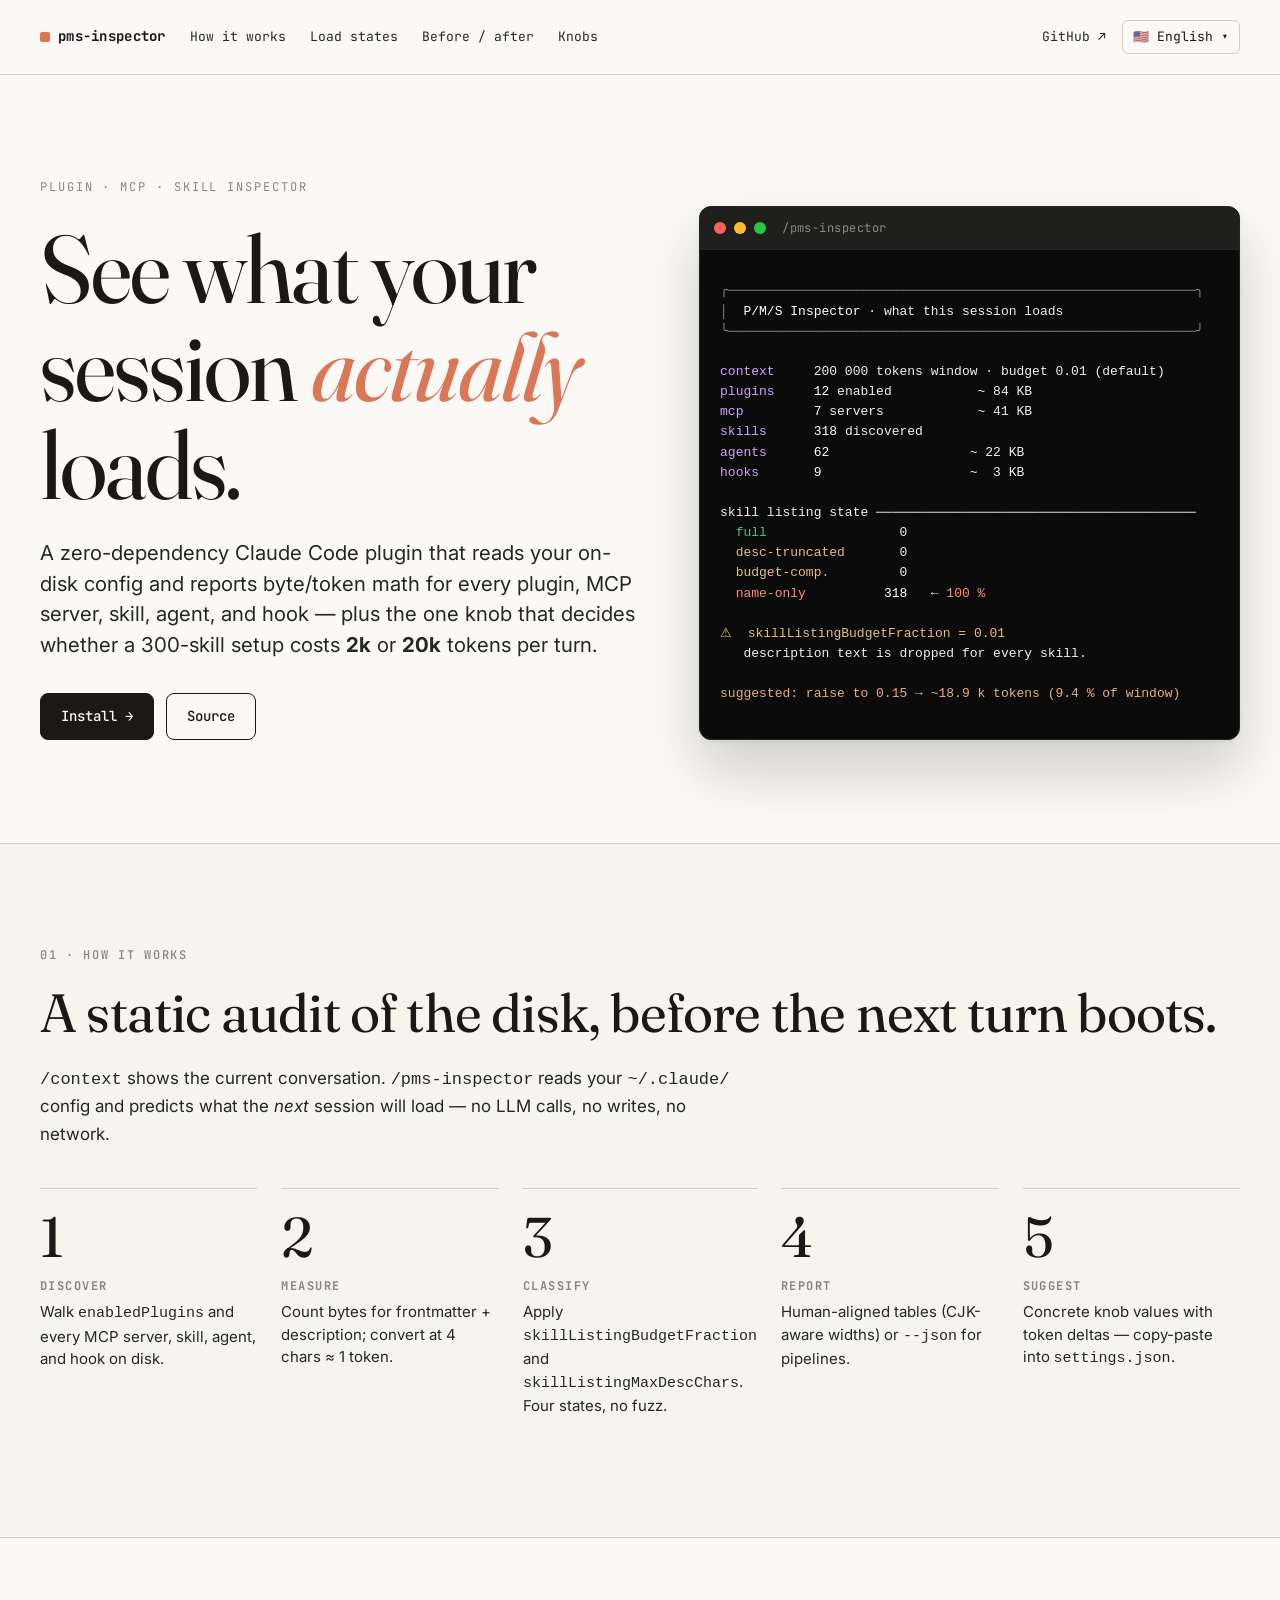
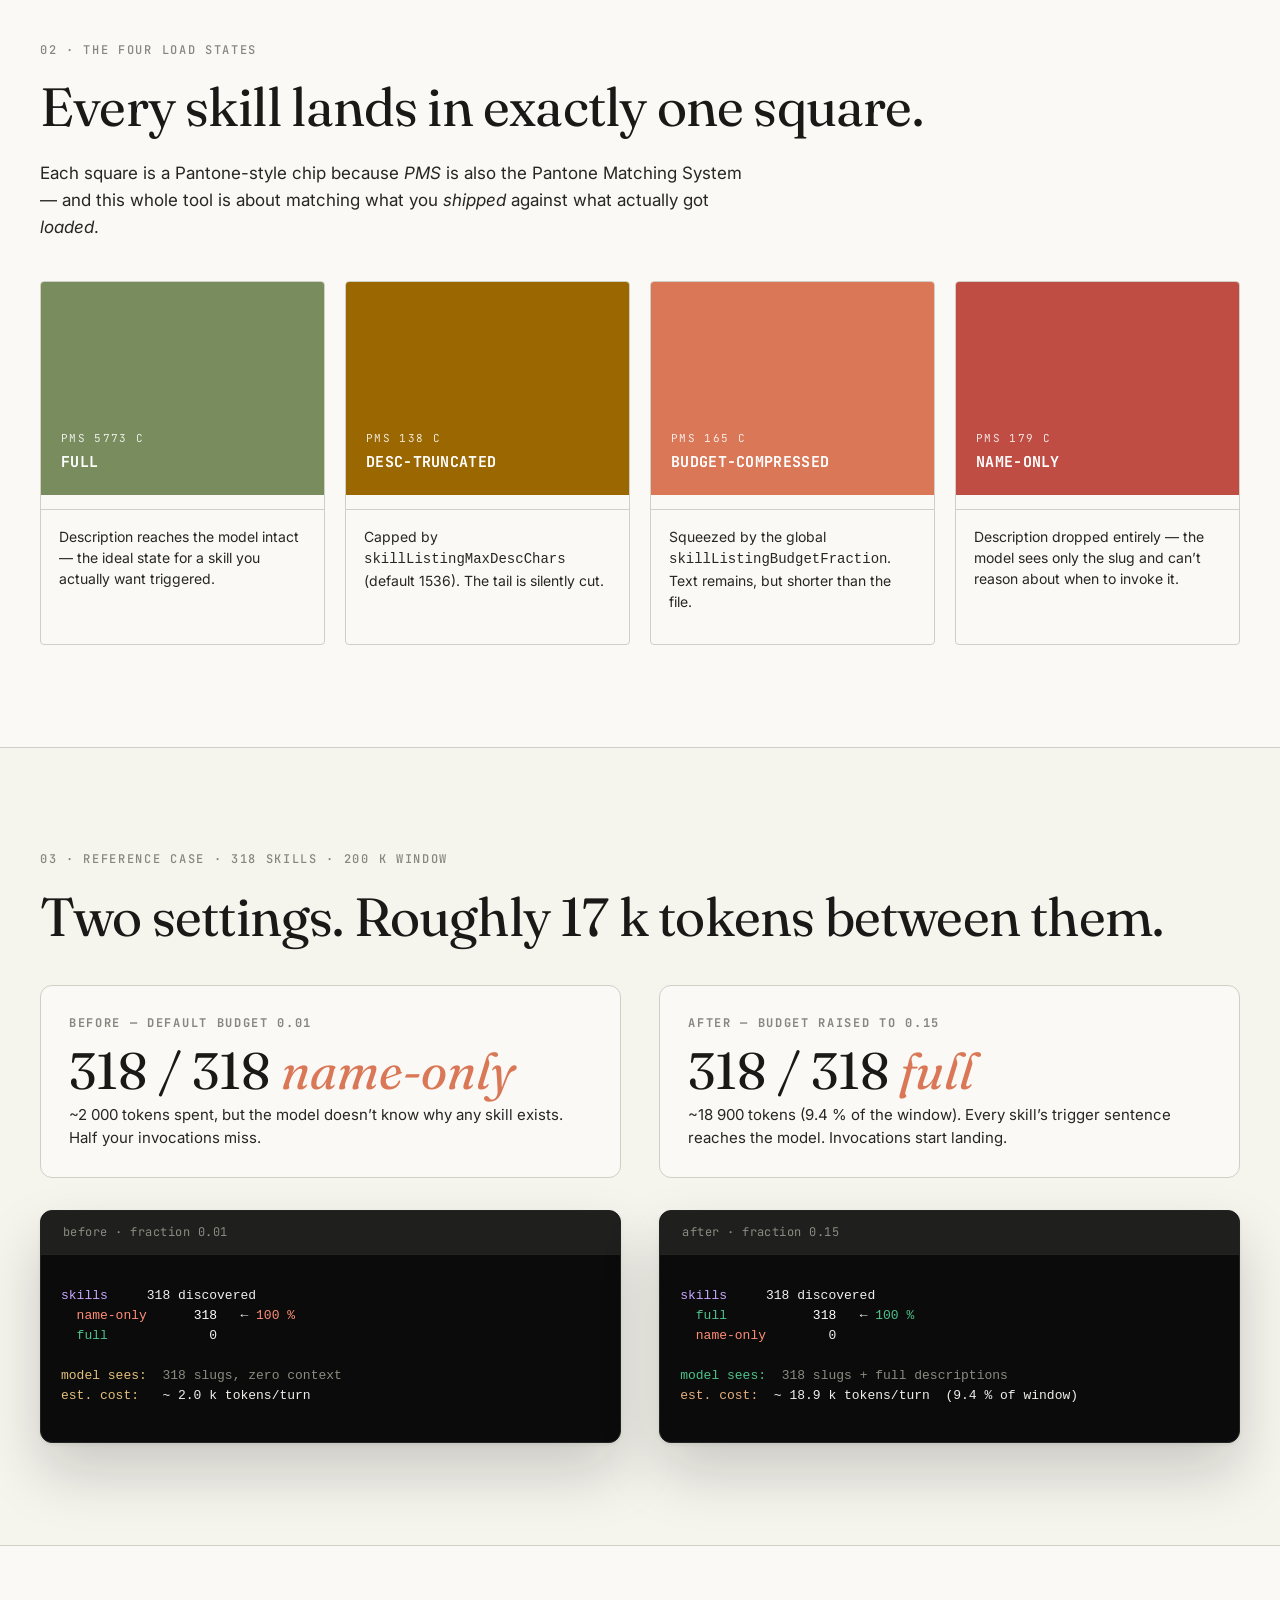
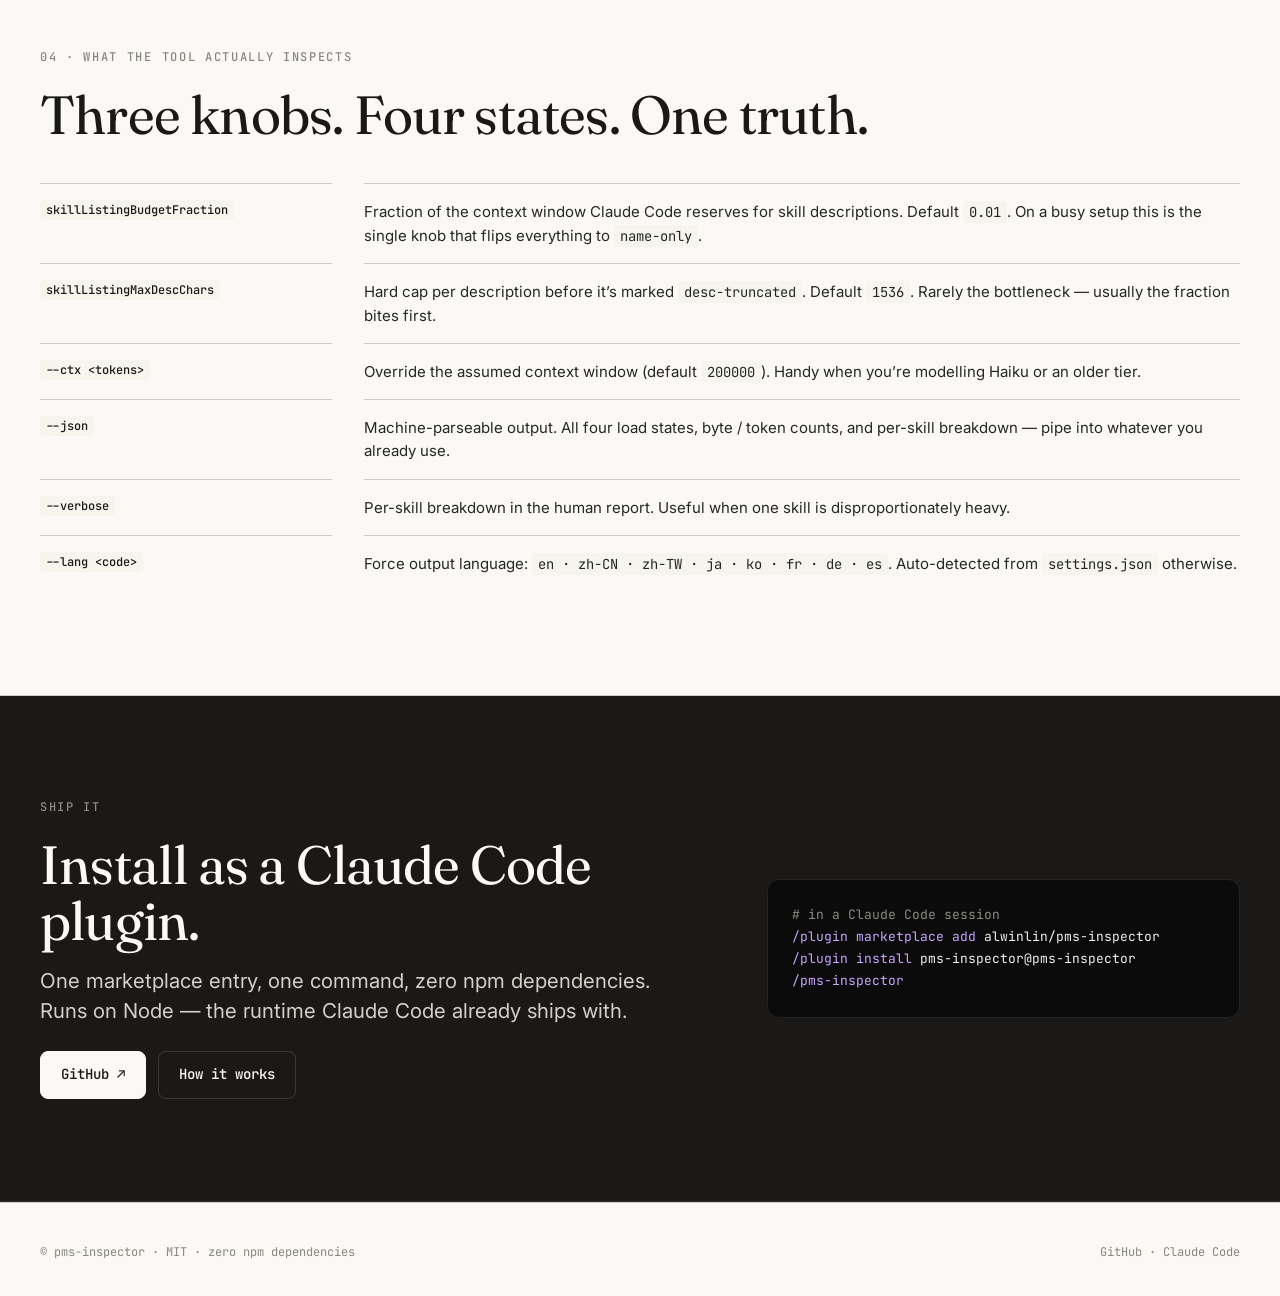
==== commit f10c1ade: "docs: single-source i18n site + name-only argument in READMEs Docs site (docs/): - New single-source" ====
--- a/docs/index.html
+++ b/docs/index.html
@@ -1,10 +1,26 @@
 <!DOCTYPE html>
+<!--
+  docs/_template.html — single HTML master for 8 localized pages.
+  Rendered by docs/_build.mjs from docs/_i18n.json.
+  DO NOT edit the generated docs/{index,zh-CN,zh-TW,ja,ko,fr,de,es}.html by hand;
+  edit this template or _i18n.json and re-run `node docs/_build.mjs`.
+
+  Placeholder syntax (double-braces, shown here with a zero-width space so the
+  build renderer does not mistake this comment for a real placeholder):
+    ​{​{key​}​}          → i18n[lang][key]   (raw HTML value; renderer does not escape)
+    ​{​{a.b.c​}​}        → dot-path lookup
+    ​{​{langDropdown​}​} → pre-rendered 8-item language menu (current language marked)
+-->
 <html lang="en">
 <head>
 <meta charset="UTF-8">
 <meta name="viewport" content="width=device-width, initial-scale=1.0">
 <title>pms-inspector — See what your Claude Code session actually loads</title>
 <meta name="description" content="Zero-dependency Claude Code plugin that audits the system prompt: plugins, MCP servers, skills, agents, hooks — with byte/token math and one-click tuning.">
+<meta property="og:title" content="pms-inspector — See what your Claude Code session actually loads">
+<meta property="og:description" content="Zero-dependency Claude Code plugin that audits the system prompt with byte/token math and one-click tuning.">
+<meta property="og:type" content="website">
+<meta property="og:url" content="https://alwinlin23.github.io/pms-inspector/">
 <link rel="canonical" href="https://alwinlin23.github.io/pms-inspector/">
 <link rel="alternate" hreflang="en" href="https://alwinlin23.github.io/pms-inspector/">
 <link rel="alternate" hreflang="zh-CN" href="https://alwinlin23.github.io/pms-inspector/zh-CN.html">
@@ -15,184 +31,240 @@
 <link rel="alternate" hreflang="de" href="https://alwinlin23.github.io/pms-inspector/de.html">
 <link rel="alternate" hreflang="es" href="https://alwinlin23.github.io/pms-inspector/es.html">
 <link rel="alternate" hreflang="x-default" href="https://alwinlin23.github.io/pms-inspector/">
+<link rel="icon" href="data:image/svg+xml,%3Csvg xmlns='http://www.w3.org/2000/svg' viewBox='0 0 64 64'%3E%3Ctext x='50%25' y='50%25' font-size='52' text-anchor='middle' dominant-baseline='central'%3E%F0%9F%94%8D%3C/text%3E%3C/svg%3E">
 <link rel="stylesheet" href="./style.css">
 </head>
 <body>
-<div class="wrap">
-
-<nav class="lang-switcher" aria-label="Language">
-  <details>
-    <summary aria-label="Language">
-      <span class="flag">🇺🇸</span>
-      <span class="label">English</span>
-      <span class="caret">▼</span>
-    </summary>
-    <ul class="menu">
-      <li><span class="current"><span class="flag">🇺🇸</span> English</span></li>
-      <li><a href="./zh-CN.html" hreflang="zh-CN"><span class="flag">🇨🇳</span> 简体中文</a></li>
-      <li><a href="./zh-TW.html" hreflang="zh-TW"><span class="flag">🇹🇼</span> 繁體中文</a></li>
-      <li><a href="./ja.html" hreflang="ja"><span class="flag">🇯🇵</span> 日本語</a></li>
-      <li><a href="./ko.html" hreflang="ko"><span class="flag">🇰🇷</span> 한국어</a></li>
-      <li><a href="./fr.html" hreflang="fr"><span class="flag">🇫🇷</span> Français</a></li>
-      <li><a href="./de.html" hreflang="de"><span class="flag">🇩🇪</span> Deutsch</a></li>
-      <li><a href="./es.html" hreflang="es"><span class="flag">🇪🇸</span> Español</a></li>
-    </ul>
-  </details>
+
+<nav class="nav" aria-label="Primary">
+  <div class="nav-inner">
+    <a class="brand-mark" href="./">pms&#8209;inspector</a>
+    <a class="nav-link" href="#how">How it works</a>
+    <a class="nav-link" href="#signature">Load states</a>
+    <a class="nav-link" href="#before-after">Before / after</a>
+    <a class="nav-link" href="#tune">Knobs</a>
+    <div class="nav-right">
+      <a class="nav-link" href="https://github.com/alwinlin/pms-inspector" target="_blank" rel="noopener">GitHub ↗</a>
+      <div class="lang" id="lang">
+        <button class="lang-btn" aria-haspopup="listbox" aria-expanded="false">
+          <span aria-hidden="true">🇺🇸</span><span>English</span><span aria-hidden="true">▾</span>
+        </button>
+        <div class="lang-menu" role="listbox">
+          <a class="current" href="./"><span aria-hidden="true">🇺🇸</span> English</a>
+          <a href="./zh-CN.html" hreflang="zh-CN"><span aria-hidden="true">🇨🇳</span> 简体中文</a>
+          <a href="./zh-TW.html" hreflang="zh-TW"><span aria-hidden="true">🇨🇳</span> 繁體中文</a>
+          <a href="./ja.html" hreflang="ja"><span aria-hidden="true">🇯🇵</span> 日本語</a>
+          <a href="./ko.html" hreflang="ko"><span aria-hidden="true">🇰🇷</span> 한국어</a>
+          <a href="./fr.html" hreflang="fr"><span aria-hidden="true">🇫🇷</span> Français</a>
+          <a href="./de.html" hreflang="de"><span aria-hidden="true">🇩🇪</span> Deutsch</a>
+          <a href="./es.html" hreflang="es"><span aria-hidden="true">🇪🇸</span> Español</a>
+        </div>
+      </div>
+    </div>
+  </div>
 </nav>
 
-<header class="hero">
-  <h1>pms-inspector</h1>
-  <p class="tag"><strong>P/M/S</strong> = Plugin / MCP / Skill Inspector.</p>
-  <p class="lede">
-    A zero-dependency Claude Code plugin that shows you exactly what your
-    session pulls into the system prompt — every enabled plugin, MCP server,
-    skill, agent, and hook — with byte and token math, plus concrete tuning
-    suggestions you can apply in one click.
-  </p>
-  <div class="cta-row">
-    <a class="btn primary" href="https://github.com/alwinlin23/pms-inspector">View on GitHub →</a>
-    <a class="btn" href="#install">Install</a>
-    <a class="btn" href="#example">See example output</a>
-  </div>
-</header>
-
-<h2 id="why">Why you need this</h2>
-<p>
-  Claude Code auto-loads every skill from every enabled plugin. On a busy
-  setup (e.g. <code>ecc</code> + <code>claude-mem</code>, ~300 skills on disk),
-  the default <code>skillListingBudgetFraction: 0.01</code> silently compresses
-  skill descriptions down to <em>just the name</em>, and you can't see what
-  happened. Your model is picking the wrong skill and you have no clue why.
-</p>
-<p><code>/pms-inspector</code> tells you:</p>
-<ul>
-  <li>How many plugins / MCP servers / skills / agents / hooks are enabled.</li>
-  <li>How many bytes and tokens each category costs.</li>
-  <li>The load state of every single skill, in four buckets (see below).</li>
-  <li>What percent of your context window the skill listing consumes.</li>
-  <li>Which knob to turn to fix the situation — and lets you apply it in one click.</li>
-</ul>
-<blockquote>
-  This is <strong>not</strong> a replacement for <code>/context</code>.
-  <code>/context</code> shows <em>runtime</em> state (what's in the current
-  conversation). <code>/pms-inspector</code> reads your on-disk config and
-  predicts what the <em>next</em> session will load.
-</blockquote>
-
-<h2 id="states">Four load states</h2>
-<p>Every skill on disk lands in exactly one of these:</p>
-<div class="states">
-  <div class="state full">
-    <span class="badge">full</span>
-    <p>Description loaded intact. Model can pick this skill from its description.</p>
-  </div>
-  <div class="state trunc">
-    <span class="badge">desc-truncated</span>
-    <p>Capped by <code>skillListingMaxDescChars</code>. Still readable, but tail cut off.</p>
-  </div>
-  <div class="state comp">
-    <span class="badge">budget-compressed</span>
-    <p>Squeezed by the global <code>skillListingBudgetFraction</code>. Description shortened to fit.</p>
-  </div>
-  <div class="state name">
-    <span class="badge">name-only</span>
-    <p>Description dropped entirely. Model sees just a slug like <code>opensource-forker</code> — often not enough to pick it.</p>
-  </div>
-</div>
-
-<h2 id="install">Install</h2>
-<p>Add the marketplace and install the plugin:</p>
-<pre><code>/plugin marketplace add https://github.com/alwinlin23/pms-inspector
-/plugin install pms-inspector@pms-inspector</code></pre>
-
-<p>Then, in a new Claude Code session:</p>
-<pre><code>/pms-inspector</code></pre>
-
-<h2 id="usage">Usage</h2>
-<pre><code>/pms-inspector                    # Human-readable summary (auto-detects language)
-/pms-inspector --json             # Machine-readable JSON
-/pms-inspector --ctx 200000       # Override assumed context window
-/pms-inspector --verbose          # Per-skill breakdown
-/pms-inspector --lang zh-CN       # Force display language
-/pms-inspector --apply &lt;plan-id&gt;  # Apply a suggested tuning plan</code></pre>
-
-<h2 id="tuning">Interactive tuning</h2>
-<p>
-  When the report finds the budget is either <strong>overflowing</strong>
-  (some skills falling back to name-only) or clearly <strong>oversized</strong>
-  (budget is more than double what's actually needed), Claude Code pops up a
-  choice window listing the concrete tuning plans the script has computed.
-  Picking one re-runs the script with <code>--apply &lt;plan-id&gt;</code>,
-  which writes <strong>only that one key</strong> into
-  <code>~/.claude/settings.json</code>.
-</p>
-<ul>
-  <li>An automatic <code>.bak.&lt;ISO-timestamp&gt;</code> backup is created before every write.</li>
-  <li><code>ANTHROPIC_AUTH_TOKEN</code> and every other setting are left untouched.</li>
-  <li>Changes take effect the <strong>next</strong> time you launch Claude Code — the system prompt is assembled at startup, not per-turn.</li>
-</ul>
-
-<h2 id="example">Example output</h2>
-<p>Running <code>/pms-inspector</code> on a machine with ~300 skills, budget dialed in:</p>
-<pre><code>═══ Claude Code Context Inspector ═══
-Language: en (override via --lang, e.g. --lang zh-CN)
-
-Set in: ~/.claude/settings.json
-  context window: 200,000 tokens (~800,000 chars)
-  skillListingBudgetFraction = 0.099
-     ↳ fraction of ctx reserved for skill listing (CC setting; default 0.01)
-     ↳ budget 79,200 chars (9.90% of ctx)
-  skillListingMaxDescChars = 1536
-     ↳ per-skill description char cap (CC setting; default 1536)
-  enabled plugins: claude-mem, ecc, andrej-karpathy-skills, pms-inspector
-
-┌─ Overview ───────────────────────────────────────────────────────┐
-│ Skills :  295   Agents :   67   MCP :   2   Hooks :    2         │
-└──────────────────────────────────────────────────────────────────┘
-
-┌─ Skill listing char budget ──────────────────────────────────────┐
-│ Full (name+desc, uncut)             18,807 tokens / 75,228 chars │
-│ After per-cap (≤1536/skill)         18,807 tokens / 75,228 chars │
-│ Budget (0.099 × ctx)                19,800 tokens / 79,200 chars │
-│ Final injected into system prompt   18,807 tokens / 75,228 chars │
-│ Percent of ctx window                                      9.40% │
-└──────────────────────────────────────────────────────────────────┘
-
-┌─ Skill description load status ──────────────────────────────────┐
-│ ✅ Full                                295 (100.00%) ==========  │
-│ ✂  Truncated by MaxDescChars             0 (  0.00%)             │
-│ ⚠  Compressed by BudgetFraction          0 (  0.00%)             │
-│ ❌ Name only                             0 (  0.00%)             │
-│ ·  No description                        0 (  0.00%)             │
-└──────────────────────────────────────────────────────────────────┘</code></pre>
-
-<h2 id="i18n">8 languages, out of the box</h2>
-<p>
-  <code>pms-inspector</code> speaks
-  <strong>en, zh-CN, zh-TW, ja, ko, fr, de, es</strong>. It auto-detects the
-  display language from (in priority):
-</p>
-<ol>
-  <li><code>--lang &lt;code&gt;</code> CLI flag</li>
-  <li><code>~/.claude/settings.json</code> → <code>language</code> field (accepts local names like <code>"简体中文"</code>, <code>"日本語"</code>, <code>"français"</code>)</li>
-  <li><code>$LC_ALL</code> / <code>$LANG</code> / <code>$LANGUAGE</code> env vars</li>
-  <li>Fallback to <code>en</code></li>
-</ol>
-
-<h2 id="safety">Safety</h2>
-<ul>
-  <li>The default invocation is read-only. <code>--apply &lt;plan-id&gt;</code> is the <strong>only</strong> code path that writes anywhere, and it only patches one target key in <code>~/.claude/settings.json</code> (<code>skillListingBudgetFraction</code>, <code>skillListingMaxDescChars</code>, or one entry in <code>enabledPlugins</code>). A <code>.bak.&lt;ISO-timestamp&gt;</code> snapshot is written before every change.</li>
-  <li>Does not read your <code>ANTHROPIC_AUTH_TOKEN</code> or any auth field — only the loadout-relevant keys.</li>
-  <li>Zero npm dependencies. Pure Node 18+ builtins (<code>fs</code>, <code>path</code>, <code>os</code>).</li>
-  <li>Cross-platform (macOS, Linux, Windows).</li>
-</ul>
-
-<footer>
-  <p>
-    MIT licensed · <a href="https://github.com/alwinlin23/pms-inspector">github.com/alwinlin23/pms-inspector</a>
-  </p>
+<section class="band">
+  <div class="inner">
+    <div class="hero">
+      <div class="hero-copy">
+        <p class="kicker">Plugin · MCP · Skill inspector</p>
+        <h1 class="h-display">See what your session <em>actually</em> loads.</h1>
+        <p class="lede">A zero-dependency Claude Code plugin that reads your on-disk config and reports byte/token math for every plugin, MCP server, skill, agent, and hook — plus the one knob that decides whether a 300-skill setup costs <strong>2k</strong> or <strong>20k</strong> tokens per turn.</p>
+        <div class="hero-cta">
+          <a class="btn" href="#install">Install →</a>
+          <a class="btn btn--ghost" href="https://github.com/alwinlin/pms-inspector" target="_blank" rel="noopener">Source</a>
+        </div>
+      </div>
+
+      <div class="term" aria-label="pms-inspector sample output">
+        <div class="term-chrome" aria-hidden="true">
+          <span class="term-dot" style="background:#ff5f57"></span>
+          <span class="term-dot" style="background:#febc2e"></span>
+          <span class="term-dot" style="background:#28c840"></span>
+          <span class="term-title">/pms-inspector</span>
+        </div>
+<pre class="term-body"><span class="comment">╭────────────────────────────────────────────────────────────╮</span>
+<span class="comment">│</span>  <b>P/M/S Inspector</b> · what this session loads
+<span class="comment">╰────────────────────────────────────────────────────────────╯</span>
+
+<span class="prompt">context   </span>  200 000 tokens window · budget 0.01 (default)
+<span class="prompt">plugins   </span>  <b>12</b> enabled           ~ 84 KB
+<span class="prompt">mcp       </span>  <b>7</b> servers            ~ 41 KB
+<span class="prompt">skills    </span>  <b>318</b> discovered
+<span class="prompt">agents    </span>  <b>62</b>                  ~ 22 KB
+<span class="prompt">hooks     </span>  <b>9</b>                   ~  3 KB
+
+skill listing state ─────────────────────────────────────────
+  <span class="ok">full           </span>      0
+  <span class="warn">desc-truncated </span>      0
+  <span class="warn">budget-comp.   </span>      0
+  <span class="bad">name-only      </span>    <b>318</b>   ← <span class="bad">100 %</span>
+
+<span class="warn">⚠  skillListingBudgetFraction = 0.01</span>
+   description text is dropped for every skill.
+
+<span class="accent">suggested: raise to 0.15 → ~18.9 k tokens (9.4 % of window)</span>
+</pre>
+      </div>
+    </div>
+  </div>
+</section>
+
+<section class="band band--tint" id="how">
+  <div class="inner">
+    <p class="eyebrow">01 · How it works</p>
+    <h2 class="h-section">A static audit of the disk, before the next turn boots.</h2>
+    <p class="body-p" style="max-width:720px"><code>/context</code> shows the current conversation. <code>/pms-inspector</code> reads your <code>~/.claude/</code> config and predicts what the <em>next</em> session will load — no LLM calls, no writes, no network.</p>
+
+    <ol class="method" style="list-style:none;padding:0">
+      <li class="method-step"><p class="n">1</p><h4>Discover</h4><p>Walk <code>enabledPlugins</code> and every MCP server, skill, agent, and hook on disk.</p></li>
+      <li class="method-step"><p class="n">2</p><h4>Measure</h4><p>Count bytes for frontmatter + description; convert at 4 chars ≈ 1 token.</p></li>
+      <li class="method-step"><p class="n">3</p><h4>Classify</h4><p>Apply <code>skillListingBudgetFraction</code> and <code>skillListingMaxDescChars</code>. Four states, no fuzz.</p></li>
+      <li class="method-step"><p class="n">4</p><h4>Report</h4><p>Human-aligned tables (CJK-aware widths) or <code>--json</code> for pipelines.</p></li>
+      <li class="method-step"><p class="n">5</p><h4>Suggest</h4><p>Concrete knob values with token deltas — copy-paste into <code>settings.json</code>.</p></li>
+    </ol>
+  </div>
+</section>
+
+<section class="band" id="signature">
+  <div class="inner">
+    <p class="eyebrow">02 · The four load states</p>
+    <h2 class="h-section">Every skill lands in exactly one square.</h2>
+    <p class="body-p" style="max-width:720px">Each square is a Pantone-style chip because <em>PMS</em> is also the Pantone Matching System — and this whole tool is about matching what you <em>shipped</em> against what actually got <em>loaded</em>.</p>
+
+    <div class="swatches">
+      <article class="pms-swatch pms-swatch--full">
+        <div class="pms-chip"><span class="pms-code">PMS 5773 C</span><span class="pms-state">FULL</span></div>
+        <p class="pms-desc">Description reaches the model intact — the ideal state for a skill you actually want triggered.</p>
+      </article>
+      <article class="pms-swatch pms-swatch--trunc">
+        <div class="pms-chip"><span class="pms-code">PMS 138 C</span><span class="pms-state">DESC-TRUNCATED</span></div>
+        <p class="pms-desc">Capped by <code>skillListingMaxDescChars</code> (default 1536). The tail is silently cut.</p>
+      </article>
+      <article class="pms-swatch pms-swatch--comp">
+        <div class="pms-chip"><span class="pms-code">PMS 165 C</span><span class="pms-state">BUDGET-COMPRESSED</span></div>
+        <p class="pms-desc">Squeezed by the global <code>skillListingBudgetFraction</code>. Text remains, but shorter than the file.</p>
+      </article>
+      <article class="pms-swatch pms-swatch--name">
+        <div class="pms-chip"><span class="pms-code">PMS 179 C</span><span class="pms-state">NAME-ONLY</span></div>
+        <p class="pms-desc">Description dropped entirely — the model sees only the slug and can’t reason about when to invoke it.</p>
+      </article>
+    </div>
+  </div>
+</section>
+
+<section class="band band--tint" id="before-after">
+  <div class="inner">
+    <p class="eyebrow">03 · Reference case · 318 skills · 200 k window</p>
+    <h2 class="h-section">Two settings. Roughly 17 k tokens between them.</h2>
+
+    <div class="two-cost">
+      <div class="cost">
+        <h4>Before — default budget 0.01</h4>
+        <p class="big">318&nbsp;/&nbsp;318 <em>name-only</em></p>
+        <p>~2 000 tokens spent, but the model doesn’t know why any skill exists. Half your invocations miss.</p>
+      </div>
+      <div class="cost">
+        <h4>After — budget raised to 0.15</h4>
+        <p class="big">318&nbsp;/&nbsp;318 <em>full</em></p>
+        <p>~18 900 tokens (9.4 % of the window). Every skill’s trigger sentence reaches the model. Invocations start landing.</p>
+      </div>
+    </div>
+
+    <div class="two-cost" style="margin-top:32px">
+      <div class="term" aria-label="Before — default budget 0.01">
+        <div class="term-chrome"><span class="term-title">before · fraction 0.01</span></div>
+<pre class="term-body"><span class="prompt">skills   </span>  318 discovered
+  <span class="bad">name-only    </span>  <b>318</b>   ← <span class="bad">100 %</span>
+  <span class="ok">full         </span>    0
+
+<span class="warn">model sees:</span>  <span class="comment">318 slugs, zero context</span>
+<span class="warn">est. cost:</span>   ~ 2.0 k tokens/turn
+</pre>
+      </div>
+      <div class="term" aria-label="After — budget raised to 0.15">
+        <div class="term-chrome"><span class="term-title">after · fraction 0.15</span></div>
+<pre class="term-body"><span class="prompt">skills   </span>  318 discovered
+  <span class="ok">full         </span>  <b>318</b>   ← <span class="ok">100 %</span>
+  <span class="bad">name-only    </span>    0
+
+<span class="ok">model sees:</span>  <span class="comment">318 slugs + full descriptions</span>
+<span class="accent">est. cost:</span>  ~ 18.9 k tokens/turn  (9.4 % of window)
+</pre>
+      </div>
+    </div>
+  </div>
+</section>
+
+<section class="band" id="tune">
+  <div class="inner">
+    <p class="eyebrow">04 · What the tool actually inspects</p>
+    <h2 class="h-section">Three knobs. Four states. One truth.</h2>
+
+    <dl class="kv">
+      <dt><code>skillListingBudgetFraction</code></dt>
+      <dd>Fraction of the context window Claude Code reserves for skill descriptions. Default <code>0.01</code>. On a busy setup this is the single knob that flips everything to <code>name-only</code>.</dd>
+
+      <dt><code>skillListingMaxDescChars</code></dt>
+      <dd>Hard cap per description before it’s marked <code>desc-truncated</code>. Default <code>1536</code>. Rarely the bottleneck — usually the fraction bites first.</dd>
+
+      <dt><code>--ctx &lt;tokens&gt;</code></dt>
+      <dd>Override the assumed context window (default <code>200000</code>). Handy when you’re modelling Haiku or an older tier.</dd>
+
+      <dt><code>--json</code></dt>
+      <dd>Machine-parseable output. All four load states, byte / token counts, and per-skill breakdown — pipe into whatever you already use.</dd>
+
+      <dt><code>--verbose</code></dt>
+      <dd>Per-skill breakdown in the human report. Useful when one skill is disproportionately heavy.</dd>
+
+      <dt><code>--lang &lt;code&gt;</code></dt>
+      <dd>Force output language: <code>en · zh-CN · zh-TW · ja · ko · fr · de · es</code>. Auto-detected from <code>settings.json</code> otherwise.</dd>
+    </dl>
+  </div>
+</section>
+
+<section class="band band--dark" id="install">
+  <div class="inner">
+    <div class="cta-band">
+      <div class="cta-copy">
+        <p class="eyebrow">Ship it</p>
+        <h2 class="h-section">Install as a Claude Code plugin.</h2>
+        <p class="lede">One marketplace entry, one command, zero npm dependencies. Runs on Node — the runtime Claude Code already ships with.</p>
+        <div class="hero-cta">
+          <a class="btn" href="https://github.com/alwinlin/pms-inspector" target="_blank" rel="noopener">GitHub ↗</a>
+          <a class="btn btn--ghost" href="#how">How it works</a>
+        </div>
+      </div>
+<pre class="cta-code"><span class="comment"># in a Claude Code session</span>
+<span class="prompt">/plugin marketplace add</span> alwinlin/pms-inspector
+<span class="prompt">/plugin install</span> pms-inspector@pms-inspector
+<span class="prompt">/pms-inspector</span>
+</pre>
+    </div>
+  </div>
+</section>
+
+<footer class="foot">
+  <div class="foot-inner">
+    <span>© pms-inspector · MIT · zero npm dependencies</span>
+    <span class="foot-right">
+      <a href="https://github.com/alwinlin/pms-inspector" target="_blank" rel="noopener">GitHub</a> ·
+      <a href="https://claude.com/product/claude-code" target="_blank" rel="noopener">Claude Code</a>
+    </span>
+  </div>
 </footer>
 
-</div>
+<script>
+document.addEventListener('click', function (e) {
+  document.querySelectorAll('.lang').forEach(function (el) {
+    var inside = el.contains(e.target);
+    var onBtn  = e.target.closest && e.target.closest('.lang-btn');
+    if (inside && onBtn) { el.classList.toggle('open'); }
+    else if (!inside)    { el.classList.remove('open'); }
+  });
+});
+</script>
+
 </body>
 </html>
--- a/docs/style.css
+++ b/docs/style.css
@@ -1,418 +1,594 @@
 /* pms-inspector — GitHub Pages stylesheet
-   Zero-dep, hand-written CSS. Light/dark auto via prefers-color-scheme.
-   Semantic tokens defined once at :root, dark overrides in media query. */
-
+ * Editorial + terminal-mock + Pantone-signature redesign.
+ * Consumed by docs/{index,zh-CN,zh-TW,ja,ko,fr,de,es}.html at line 23.
+ * External dep (scoped to docs/ site only, not to the inspector script):
+ *   Google Fonts CDN — Instrument Serif (display) + JetBrains Mono (code).
+ */
+
+@import url('https://fonts.googleapis.com/css2?family=Fraunces:ital,opsz,wght@0,9..144,300..700;1,9..144,300..700&family=Inter:wght@400;500;600;700&family=JetBrains+Mono:wght@400;500;700&display=swap');
+
+/* ---------- design tokens ----------
+ * Sourced from claude.com/product/claude-code CSS chunks (Anthropic brand tokens):
+ *   --color-gray-050/100/200/300/500/800/900, --color-clay, --color-olive, --color-error
+ *   --shell-bg-main, --shell-syntax-{keyword,string,fn}, --shell-diff-add
+ * Fonts are free equivalents of Anthropic's proprietary faces
+ * (anthropicSerif → Fraunces, anthropicSans → Inter, anthropicMono → JetBrains Mono).
+ */
 :root {
-  --bg: #ffffff;
-  --bg-elev: #f6f8fa;
-  --bg-code: #f6f8fa;
-  --bg-hero: linear-gradient(135deg, #fafbfc 0%, #eef2f7 100%);
-  --fg: #1f2328;
-  --fg-muted: #656d76;
-  --fg-subtle: #8b949e;
-  --fg-accent: #0969da;
-  --fg-accent-hover: #0550ae;
-  --border: #d1d9e0;
-  --border-strong: #afb8c1;
-  --shadow-sm: 0 1px 2px rgba(31, 35, 40, 0.06);
-  --shadow: 0 2px 8px rgba(31, 35, 40, 0.08);
-  --shadow-lg: 0 8px 24px rgba(31, 35, 40, 0.12);
-  --mono: ui-monospace, SFMono-Regular, "SF Mono", Menlo, Consolas, "Liberation Mono", monospace;
-  --sans: -apple-system, BlinkMacSystemFont, "Segoe UI", "PingFang SC", "Hiragino Sans",
-          "Noto Sans CJK JP", "Noto Sans KR", Roboto, Inter, sans-serif;
-  --radius-sm: 6px;
-  --radius: 8px;
-  --radius-lg: 12px;
-}
-
-@media (prefers-color-scheme: dark) {
-  :root {
-    --bg: #0d1117;
-    --bg-elev: #161b22;
-    --bg-code: #161b22;
-    --bg-hero: linear-gradient(135deg, #0d1117 0%, #1a2233 100%);
-    --fg: #f0f6fc;
-    --fg-muted: #9198a1;
-    --fg-subtle: #6e7681;
-    --fg-accent: #4493f8;
-    --fg-accent-hover: #79b8ff;
-    --border: #30363d;
-    --border-strong: #656c76;
-    --shadow-sm: 0 1px 2px rgba(0, 0, 0, 0.3);
-    --shadow: 0 2px 8px rgba(0, 0, 0, 0.4);
-    --shadow-lg: 0 8px 24px rgba(0, 0, 0, 0.5);
-  }
-}
-
-* { box-sizing: border-box; }
-
-html { -webkit-text-size-adjust: 100%; scroll-behavior: smooth; }
+  /* Warm-neutral palette (Anthropic gray-*). */
+  --paper: #faf9f5;          /* color-gray-050 */
+  --paper-2: #f5f4ed;        /* color-gray-100 */
+  --paper-3: #f0eee6;        /* color-gray-150 */
+  --ink: #1a1918;            /* color-gray-900 */
+  --ink-2: #262624;          /* color-gray-800 */
+  --rule: #d1cfc5;           /* color-gray-300 */
+  --muted: #87867f;          /* color-gray-500 */
+  --accent: #d97757;         /* color-clay — Anthropic signature */
+  --accent-hover: #c46849;   /* color-clay-dark */
+  --accent-ink: #ffffff;
+  --focus: #2c84db;          /* color-focus */
+
+  /* Pantone-inspired state palette — tuned to sit inside the warm-neutral system. */
+  --pms-full:  #788c5d;      /* olive · PMS 5773 C — description loaded intact */
+  --pms-trunc: #9a6700;      /* gold  · PMS 138 C  — desc-truncated */
+  --pms-comp:  #d97757;      /* clay  · PMS 165 C  — budget-compressed */
+  --pms-name:  #bf4d43;      /* error · PMS 179 C  — name-only */
+
+  /* Terminal mock (Anthropic shell tokens, dark variant). */
+  --term-bg: #0b0b0b;        /* shell-bg-main */
+  --term-chrome: #1f1f1e;    /* shell-bg-chrome */
+  --term-fg: #f0efed;
+  --term-dim: #8b8b81;       /* shell-syntax-comment */
+  --term-rule: #232323;      /* shell-fill-row-hover */
+  --term-keyword: #ff8d77;   /* shell-syntax-keyword */
+  --term-string:  #e5b07e;   /* shell-syntax-string */
+  --term-fn:      #c8a6ff;   /* shell-syntax-fn */
+  --term-number:  #e3c07b;   /* shell-syntax-number */
+  --term-add:     #4cc38a;   /* shell-diff-add */
+
+  /* Type — free equivalents for Anthropic's proprietary faces. */
+  --f-display: 'Fraunces', 'Iowan Old Style', 'Georgia', serif;
+  --f-body: 'Inter', -apple-system, BlinkMacSystemFont, 'Segoe UI', 'Helvetica Neue',
+    'PingFang SC', 'PingFang TC', 'Hiragino Sans', 'Yu Gothic', 'Noto Sans CJK SC',
+    'Microsoft YaHei', system-ui, sans-serif;
+  --f-mono: 'JetBrains Mono', 'SF Mono', ui-monospace, Menlo, Consolas, monospace;
+
+  /* Spacing rhythm */
+  --band-py: clamp(64px, 8vw, 128px);
+  --band-px: clamp(20px, 4vw, 40px);
+  --inner-max: 1200px;
+}
+
+/* ---------- reset ---------- */
+*, *::before, *::after { box-sizing: border-box; }
+
+html { -webkit-text-size-adjust: 100%; text-size-adjust: 100%; }
 
 body {
   margin: 0;
-  padding: 0;
-  font-family: var(--sans);
-  font-size: 16px;
-  line-height: 1.65;
-  color: var(--fg);
-  background: var(--bg);
+  background: var(--paper);
+  color: var(--ink);
+  font-family: var(--f-body);
+  font-size: 17px;
+  line-height: 1.55;
   -webkit-font-smoothing: antialiased;
   -moz-osx-font-smoothing: grayscale;
-}
-
-.wrap {
-  max-width: 880px;
+  text-rendering: optimizeLegibility;
+}
+
+a { color: var(--accent); text-decoration: none; }
+a:hover { text-decoration: underline; text-underline-offset: 3px; }
+
+img, svg { display: block; max-width: 100%; }
+
+hr {
+  border: 0;
+  border-top: 1px solid var(--rule);
+  margin: 0;
+}
+
+/* ---------- layout primitives ---------- */
+.band {
+  width: 100%;
+  padding: var(--band-py) var(--band-px);
+  border-bottom: 1px solid var(--rule);
+}
+
+.band--dark {
+  background: var(--ink);
+  color: var(--paper);
+  border-bottom-color: #2e2d2b;
+}
+.band--dark a { color: #eba98a; }         /* lighter clay for dark bg */
+
+.band--tint {
+  background: var(--paper-2);
+}
+
+.inner {
+  max-width: var(--inner-max);
   margin: 0 auto;
-  padding: 24px 24px 96px;
-}
-
-/* -------- Language dropdown (top-right, sticky) -------- */
-.lang-switcher {
-  position: fixed;
-  top: 16px;
-  right: 16px;
-  z-index: 100;
-}
-
-.lang-switcher details {
+}
+
+.eyebrow {
+  font-family: var(--f-mono);
+  font-size: 12px;
+  font-weight: 500;
+  letter-spacing: 0.14em;
+  text-transform: uppercase;
+  color: var(--muted);
+  margin: 0 0 20px;
+}
+.band--dark .eyebrow { color: var(--term-dim); }
+
+/* ---------- typography ---------- */
+h1, h2, h3, h4 { font-family: var(--f-display); font-weight: 400; letter-spacing: -0.01em; }
+
+.h-display {
+  font-family: var(--f-display);
+  font-size: clamp(48px, 8vw, 96px);
+  line-height: 1.02;
+  letter-spacing: -0.02em;
+  margin: 0 0 32px;
+  color: var(--ink);
+}
+.band--dark .h-display { color: var(--paper); }
+
+.h-display em {
+  font-style: italic;
+  color: var(--accent);
+}
+.band--dark .h-display em { color: #eba98a; }
+
+.h-section {
+  font-family: var(--f-display);
+  font-size: clamp(32px, 4.2vw, 56px);
+  line-height: 1.05;
+  letter-spacing: -0.015em;
+  margin: 0 0 24px;
+}
+
+.h-sub {
+  font-family: var(--f-display);
+  font-size: clamp(24px, 2.4vw, 32px);
+  line-height: 1.15;
+  margin: 0 0 12px;
+}
+
+.lede {
+  font-size: clamp(18px, 1.6vw, 22px);
+  line-height: 1.5;
+  color: var(--ink-2);
+  max-width: 640px;
+  margin: 0 0 40px;
+}
+.band--dark .lede { color: #d3d0c8; }
+
+.body-p {
+  font-size: 17px;
+  line-height: 1.6;
+  color: var(--ink-2);
+  margin: 0 0 16px;
+}
+.band--dark .body-p { color: #cfccc4; }
+
+.small {
+  font-size: 13px;
+  color: var(--muted);
+}
+
+/* ---------- brand mark ---------- */
+.brand-mark {
+  display: inline-flex;
+  align-items: baseline;
+  gap: 8px;
+  font-family: var(--f-mono);
+  font-size: 14px;
+  font-weight: 700;
+  letter-spacing: 0.02em;
+  color: var(--ink);
+}
+.brand-mark::before {
+  content: '';
+  display: inline-block;
+  width: 10px;
+  height: 10px;
+  border-radius: 2px;
+  background: var(--accent);
+  transform: translateY(1px);
+}
+.band--dark .brand-mark { color: var(--paper); }
+
+/* ---------- top nav ---------- */
+.nav {
+  padding: 20px var(--band-px);
+  border-bottom: 1px solid var(--rule);
+  background: var(--paper);
+  position: sticky;
+  top: 0;
+  z-index: 20;
+}
+.nav-inner {
+  max-width: var(--inner-max);
+  margin: 0 auto;
+  display: flex;
+  align-items: center;
+  gap: 24px;
+}
+.nav-right {
+  margin-left: auto;
+  display: flex;
+  align-items: center;
+  gap: 16px;
+}
+.nav a.nav-link {
+  font-family: var(--f-mono);
+  font-size: 13px;
+  color: var(--ink-2);
+  text-decoration: none;
+}
+.nav a.nav-link:hover { color: var(--accent); }
+
+/* language dropdown — keep the flag-based switcher from the last pass */
+.lang {
   position: relative;
-}
-
-.lang-switcher summary {
+  font-family: var(--f-mono);
+  font-size: 13px;
+}
+.lang-btn {
   display: inline-flex;
   align-items: center;
   gap: 8px;
-  padding: 8px 14px;
-  border: 1px solid var(--border);
-  border-radius: var(--radius);
-  background: var(--bg-elev);
-  color: var(--fg);
+  padding: 6px 10px;
+  border: 1px solid var(--rule);
+  border-radius: 6px;
+  background: var(--paper);
+  color: var(--ink);
+  cursor: pointer;
+  font: inherit;
+}
+.lang-btn:hover { border-color: var(--ink); }
+.lang-menu {
+  position: absolute;
+  right: 0;
+  top: calc(100% + 6px);
+  min-width: 180px;
+  border: 1px solid var(--rule);
+  background: var(--paper);
+  border-radius: 8px;
+  padding: 6px;
+  box-shadow: 0 12px 28px rgba(0, 0, 0, 0.08);
+  display: none;
+}
+.lang.open .lang-menu { display: block; }
+.lang-menu a {
+  display: flex;
+  align-items: center;
+  gap: 10px;
+  padding: 6px 10px;
+  color: var(--ink);
+  border-radius: 4px;
+}
+.lang-menu a:hover { background: var(--paper-2); text-decoration: none; }
+.lang-menu a.current { color: var(--accent); }
+
+/* ---------- hero ---------- */
+.hero {
+  display: grid;
+  grid-template-columns: 1.1fr 1fr;
+  gap: clamp(32px, 5vw, 72px);
+  align-items: end;
+}
+
+.hero-copy .kicker {
+  font-family: var(--f-mono);
+  font-size: 12px;
+  letter-spacing: 0.16em;
+  text-transform: uppercase;
+  color: var(--muted);
+  margin: 0 0 24px;
+}
+
+.hero-copy .h-display { margin-bottom: 24px; }
+.hero-copy .lede { margin-bottom: 32px; }
+
+.hero-cta {
+  display: flex;
+  flex-wrap: wrap;
+  gap: 12px;
+}
+
+.btn {
+  display: inline-flex;
+  align-items: center;
+  gap: 8px;
+  padding: 12px 20px;
+  border-radius: 8px;
+  font-family: var(--f-mono);
   font-size: 14px;
   font-weight: 500;
+  border: 1px solid var(--ink);
+  background: var(--ink);
+  color: var(--paper);
   cursor: pointer;
-  list-style: none;
-  user-select: none;
-  box-shadow: var(--shadow-sm);
-  transition: all 0.15s ease;
-  backdrop-filter: saturate(180%) blur(10px);
-  -webkit-backdrop-filter: saturate(180%) blur(10px);
-}
-
-.lang-switcher summary::-webkit-details-marker { display: none; }
-.lang-switcher summary::marker { display: none; content: ""; }
-
-.lang-switcher summary:hover {
-  border-color: var(--border-strong);
-  box-shadow: var(--shadow);
-}
-
-.lang-switcher summary .flag {
-  font-size: 18px;
-  line-height: 1;
-}
-
-.lang-switcher summary .caret {
-  font-size: 10px;
-  color: var(--fg-muted);
-  transition: transform 0.2s ease;
-}
-
-.lang-switcher details[open] summary .caret {
-  transform: rotate(180deg);
-}
-
-.lang-switcher .menu {
-  position: absolute;
-  top: calc(100% + 6px);
-  right: 0;
-  min-width: 180px;
-  padding: 4px;
-  margin: 0;
-  list-style: none;
-  border: 1px solid var(--border);
-  border-radius: var(--radius);
-  background: var(--bg);
-  box-shadow: var(--shadow-lg);
-  animation: fadeIn 0.15s ease;
-}
-
-@keyframes fadeIn {
-  from { opacity: 0; transform: translateY(-4px); }
-  to   { opacity: 1; transform: translateY(0); }
-}
-
-.lang-switcher .menu li { margin: 0; }
-
-.lang-switcher .menu a,
-.lang-switcher .menu .current {
-  display: flex;
-  align-items: center;
-  gap: 10px;
-  padding: 8px 12px;
-  border-radius: var(--radius-sm);
-  color: var(--fg);
-  font-size: 14px;
   text-decoration: none;
-  transition: background 0.12s ease;
-}
-
-.lang-switcher .menu a:hover {
-  background: var(--bg-elev);
-  text-decoration: none;
-}
-
-.lang-switcher .menu .current {
-  background: var(--bg-elev);
-  font-weight: 600;
-  cursor: default;
-}
-
-.lang-switcher .menu .flag {
-  font-size: 18px;
-  line-height: 1;
-  width: 22px;
-  text-align: center;
-}
-
-/* -------- Hero -------- */
-.hero {
-  padding: 64px 32px 48px;
-  margin: -24px -24px 32px;
-  background: var(--bg-hero);
-  border-bottom: 1px solid var(--border);
-  border-radius: 0 0 var(--radius-lg) var(--radius-lg);
-  text-align: center;
-}
-
-.hero h1 {
-  font-size: 52px;
-  line-height: 1.1;
-  margin: 0 0 12px;
-  letter-spacing: -0.03em;
-  font-weight: 800;
-  background: linear-gradient(135deg, var(--fg) 0%, var(--fg-accent) 100%);
-  -webkit-background-clip: text;
-  background-clip: text;
-  -webkit-text-fill-color: transparent;
-  color: var(--fg);
-}
-
-.hero .tag {
-  font-size: 17px;
-  color: var(--fg-muted);
-  margin: 0 auto 20px;
-  max-width: 640px;
-}
-
-.hero .lede {
-  font-size: 18px;
-  line-height: 1.6;
-  margin: 0 auto 28px;
-  max-width: 680px;
-  color: var(--fg);
-}
-
-.cta-row {
-  display: flex;
-  flex-wrap: wrap;
-  justify-content: center;
-  gap: 12px;
-  margin: 24px 0 8px;
-}
-
-.btn {
-  display: inline-flex;
-  align-items: center;
-  padding: 10px 20px;
-  border: 1px solid var(--border);
-  border-radius: var(--radius);
-  font-size: 15px;
-  font-weight: 500;
-  color: var(--fg);
-  background: var(--bg);
-  text-decoration: none;
-  transition: all 0.15s ease;
-  box-shadow: var(--shadow-sm);
-}
-
-.btn:hover {
-  border-color: var(--border-strong);
-  transform: translateY(-1px);
-  box-shadow: var(--shadow);
-  text-decoration: none;
-}
-
-.btn.primary {
-  background: var(--fg-accent);
-  border-color: var(--fg-accent);
-  color: #ffffff;
-}
-
-.btn.primary:hover {
-  background: var(--fg-accent-hover);
-  border-color: var(--fg-accent-hover);
-  color: #ffffff;
-}
-
-/* -------- Sections -------- */
-h2 {
-  font-size: 28px;
-  margin: 56px 0 16px;
-  padding-bottom: 10px;
-  border-bottom: 1px solid var(--border);
-  letter-spacing: -0.015em;
-  font-weight: 700;
-}
-
-h3 {
-  font-size: 19px;
-  margin: 32px 0 12px;
-  font-weight: 600;
-}
-
-p { margin: 0 0 16px; }
-
-a { color: var(--fg-accent); text-decoration: none; }
-a:hover { text-decoration: underline; color: var(--fg-accent-hover); }
-
-ul, ol { padding-left: 24px; }
-li { margin: 6px 0; }
-
-strong { font-weight: 600; }
-em { color: var(--fg); font-style: italic; }
-
-code {
-  font-family: var(--mono);
-  font-size: 0.9em;
-  padding: 2px 6px;
-  background: var(--bg-code);
-  border: 1px solid var(--border);
-  border-radius: 4px;
-}
-
-pre {
-  font-family: var(--mono);
+  transition: transform 0.08s ease, background 0.15s ease;
+}
+.btn:hover { background: var(--ink-2); text-decoration: none; }
+.btn:active { transform: translateY(1px); }
+
+.btn--ghost {
+  background: transparent;
+  color: var(--ink);
+}
+.btn--ghost:hover { background: var(--paper-2); }
+
+/* ---------- terminal mock ---------- */
+.term {
+  background: var(--term-bg);
+  color: var(--term-fg);
+  border-radius: 12px;
+  border: 1px solid var(--term-rule);
+  overflow: hidden;
+  font-family: var(--f-mono);
   font-size: 13px;
   line-height: 1.55;
-  padding: 18px 20px;
-  background: var(--bg-code);
-  border: 1px solid var(--border);
-  border-radius: var(--radius);
+  box-shadow: 0 30px 60px rgba(10, 10, 10, 0.18),
+              0 2px 4px rgba(10, 10, 10, 0.06);
+}
+.term-chrome {
+  display: flex;
+  align-items: center;
+  gap: 8px;
+  padding: 12px 14px;
+  border-bottom: 1px solid var(--term-rule);
+  background: var(--term-chrome);
+}
+.term-dot {
+  width: 12px;
+  height: 12px;
+  border-radius: 50%;
+  background: #3a3a40;
+}
+.term-title {
+  margin-left: 8px;
+  font-size: 12px;
+  color: var(--term-dim);
+  letter-spacing: 0.04em;
+}
+.term-body {
+  padding: 18px 20px 22px;
+  white-space: pre;
   overflow-x: auto;
-  margin: 18px 0;
-  box-shadow: var(--shadow-sm);
-}
-
-pre code {
-  padding: 0;
-  background: transparent;
-  border: none;
-  font-size: inherit;
-}
-
-blockquote {
-  margin: 20px 0;
-  padding: 12px 18px;
-  border-left: 4px solid var(--fg-accent);
-  background: var(--bg-elev);
-  border-radius: 0 var(--radius) var(--radius) 0;
-  color: var(--fg-muted);
-}
-
-blockquote p:last-child { margin-bottom: 0; }
-
-/* -------- The 4-state cards -------- */
-.states {
+}
+.term-body .prompt  { color: var(--term-fn); }       /* shell-syntax-fn */
+.term-body .comment { color: var(--term-dim); }      /* shell-syntax-comment */
+.term-body .ok      { color: var(--term-add); }      /* shell-diff-add */
+.term-body .warn    { color: var(--term-number); }   /* shell-syntax-number */
+.term-body .bad     { color: var(--term-keyword); }  /* shell-syntax-keyword */
+.term-body .accent  { color: var(--term-string); }   /* shell-syntax-string */
+.term-body b        { color: #fff; font-weight: 500; }
+
+/* ---------- method (5-step horizontal flow) ---------- */
+.method {
   display: grid;
-  grid-template-columns: repeat(auto-fit, minmax(210px, 1fr));
-  gap: 14px;
-  margin: 24px 0;
-}
-
-.state {
+  grid-template-columns: repeat(5, 1fr);
+  gap: 24px;
+  margin-top: 40px;
+}
+.method-step {
+  border-top: 1px solid var(--rule);
+  padding-top: 20px;
+}
+.method-step .n {
+  font-family: var(--f-display);
+  font-size: 56px;
+  line-height: 1;
+  color: var(--ink);
+  margin: 0 0 12px;
+}
+.method-step h4 {
+  font-family: var(--f-mono);
+  font-size: 12px;
+  font-weight: 700;
+  letter-spacing: 0.12em;
+  text-transform: uppercase;
+  color: var(--muted);
+  margin: 0 0 6px;
+}
+.method-step p {
+  font-size: 15px;
+  color: var(--ink-2);
+  margin: 0;
+  line-height: 1.5;
+}
+
+/* ---------- swatches (Pantone-style state signature) ---------- */
+.swatches {
+  display: grid;
+  grid-template-columns: repeat(4, 1fr);
+  gap: 20px;
+  margin-top: 40px;
+}
+.pms-swatch {
+  display: flex;
+  flex-direction: column;
+  border: 1px solid var(--rule);
+  border-radius: 4px;
+  overflow: hidden;
+  background: var(--paper);
+}
+.pms-chip {
+  aspect-ratio: 4 / 3;
   padding: 20px;
-  border: 1px solid var(--border);
-  border-radius: var(--radius);
-  background: var(--bg-elev);
-  transition: transform 0.15s ease, box-shadow 0.15s ease;
-}
-
-.state:hover {
-  transform: translateY(-2px);
-  box-shadow: var(--shadow);
-}
-
-.state .badge {
-  display: inline-block;
-  font-family: var(--mono);
+  display: flex;
+  flex-direction: column;
+  justify-content: flex-end;
+  color: #fff;
+}
+.pms-chip .pms-code {
+  font-family: var(--f-mono);
+  font-size: 11px;
+  letter-spacing: 0.12em;
+  opacity: 0.85;
+}
+.pms-chip .pms-state {
+  font-family: var(--f-mono);
+  font-size: 15px;
+  font-weight: 700;
+  letter-spacing: 0.02em;
+  margin-top: 4px;
+}
+.pms-swatch .pms-desc {
+  padding: 16px 18px 18px;
+  font-size: 14px;
+  color: var(--ink-2);
+  line-height: 1.5;
+  border-top: 1px solid var(--rule);
+}
+.pms-swatch--full  .pms-chip { background: var(--pms-full);  }
+.pms-swatch--trunc .pms-chip { background: var(--pms-trunc); }
+.pms-swatch--comp  .pms-chip { background: var(--pms-comp);  }
+.pms-swatch--name  .pms-chip { background: var(--pms-name);  }
+
+/* ---------- two-column cost blocks (before / after) ---------- */
+.two-cost {
+  display: grid;
+  grid-template-columns: 1fr 1fr;
+  gap: clamp(24px, 3vw, 40px);
+  margin-top: 40px;
+}
+.two-cost .cost {
+  border: 1px solid var(--rule);
+  border-radius: 12px;
+  padding: 28px;
+  background: var(--paper);
+}
+.two-cost .cost h4 {
+  font-family: var(--f-mono);
   font-size: 12px;
-  font-weight: 600;
-  padding: 3px 10px;
-  border-radius: 999px;
-  margin-bottom: 10px;
-  color: #ffffff;
-  letter-spacing: 0.02em;
-}
-
-.state.full  .badge { background: #1a7f37; }
-.state.trunc .badge { background: #9a6700; }
-.state.comp  .badge { background: #bc4c00; }
-.state.name  .badge { background: #cf222e; }
-
-.state p {
+  font-weight: 700;
+  letter-spacing: 0.14em;
+  text-transform: uppercase;
+  color: var(--muted);
+  margin: 0 0 12px;
+}
+.two-cost .cost .big {
+  font-family: var(--f-display);
+  font-size: clamp(40px, 4vw, 56px);
+  line-height: 1;
+  color: var(--ink);
+  margin: 0 0 8px;
+}
+.two-cost .cost .big em { color: var(--accent); font-style: italic; }
+.two-cost .cost p {
+  color: var(--ink-2);
+  margin: 8px 0 0;
+  font-size: 15px;
+  line-height: 1.5;
+}
+
+/* ---------- kv / knob rows (used in "what to tune" band) ---------- */
+.kv {
+  display: grid;
+  grid-template-columns: minmax(220px, 1fr) 3fr;
+  gap: 16px 32px;
+  margin-top: 40px;
+}
+.kv > dt {
+  font-family: var(--f-mono);
+  font-size: 13px;
+  color: var(--ink);
+  font-weight: 500;
+  border-top: 1px solid var(--rule);
+  padding-top: 16px;
+}
+.kv > dd {
   margin: 0;
-  font-size: 14px;
-  color: var(--fg-muted);
-  line-height: 1.5;
-}
-
-/* -------- Table -------- */
-table {
-  width: 100%;
-  border-collapse: collapse;
-  margin: 16px 0;
-  font-size: 14px;
-}
-
-th, td {
-  padding: 10px 14px;
-  text-align: left;
-  border: 1px solid var(--border);
-}
-
-th {
-  background: var(--bg-elev);
-  font-weight: 600;
-}
-
-/* -------- Footer -------- */
-footer {
-  margin-top: 72px;
-  padding-top: 20px;
-  border-top: 1px solid var(--border);
+  border-top: 1px solid var(--rule);
+  padding-top: 16px;
+  font-size: 15px;
+  line-height: 1.55;
+  color: var(--ink-2);
+}
+.kv code {
+  font-family: var(--f-mono);
+  font-size: 0.92em;
+  padding: 2px 6px;
+  background: var(--paper-2);
+  border-radius: 4px;
+}
+
+/* ---------- CTA band ---------- */
+.cta-band {
+  display: grid;
+  grid-template-columns: 1.4fr 1fr;
+  gap: clamp(32px, 5vw, 72px);
+  align-items: center;
+}
+.cta-band .cta-copy .h-section { margin-bottom: 16px; }
+.cta-band .cta-copy .lede { margin-bottom: 24px; color: #d3d0c8; }
+.cta-band .cta-code {
+  background: var(--term-bg);
+  color: var(--term-fg);
+  border-radius: 12px;
+  border: 1px solid var(--term-rule);
+  padding: 24px;
+  font-family: var(--f-mono);
   font-size: 13px;
-  color: var(--fg-muted);
-  text-align: center;
-}
-
-footer a { color: var(--fg-muted); }
-footer a:hover { color: var(--fg-accent); }
-
-/* -------- Mobile -------- */
-@media (max-width: 640px) {
-  .wrap { padding: 16px 16px 64px; }
-  .hero {
-    padding: 40px 20px 32px;
-    margin: -16px -16px 24px;
-  }
-  .hero h1 { font-size: 36px; }
-  .hero .tag { font-size: 15px; }
-  .hero .lede { font-size: 16px; }
-  h2 { font-size: 22px; margin-top: 40px; }
-  pre { font-size: 12px; padding: 14px; }
-  .states { grid-template-columns: 1fr; }
-  .lang-switcher { top: 12px; right: 12px; }
-  .lang-switcher summary { padding: 6px 10px; font-size: 13px; }
-  .lang-switcher summary .label { display: none; }
-  .cta-row .btn { padding: 9px 16px; font-size: 14px; }
-}
+  line-height: 1.7;
+  white-space: pre;
+  overflow-x: auto;
+}
+.cta-band .cta-code .prompt  { color: var(--term-fn); }
+.cta-band .cta-code .comment { color: var(--term-dim); }
+.band--dark .btn { background: var(--paper); color: var(--ink); border-color: var(--paper); }
+.band--dark .btn:hover { background: #e9e6dc; }
+.band--dark .btn--ghost { background: transparent; color: var(--paper); border-color: #3a3a3a; }
+.band--dark .btn--ghost:hover { background: #1f1f22; }
+
+/* ---------- footer ---------- */
+.foot {
+  padding: 40px var(--band-px);
+  border-top: 1px solid var(--rule);
+  font-family: var(--f-mono);
+  font-size: 12px;
+  color: var(--muted);
+  background: var(--paper);
+}
+.foot-inner {
+  max-width: var(--inner-max);
+  margin: 0 auto;
+  display: flex;
+  gap: 20px;
+  flex-wrap: wrap;
+  align-items: center;
+}
+.foot .foot-right { margin-left: auto; }
+.foot a { color: var(--muted); }
+.foot a:hover { color: var(--ink); }
+
+/* ---------- responsive ---------- */
+@media (max-width: 960px) {
+  .hero { grid-template-columns: 1fr; }
+  .method { grid-template-columns: repeat(2, 1fr); }
+  .swatches { grid-template-columns: repeat(2, 1fr); }
+  .two-cost { grid-template-columns: 1fr; }
+  .cta-band { grid-template-columns: 1fr; }
+  .kv { grid-template-columns: 1fr; }
+  .kv > dt { padding-top: 12px; }
+  .kv > dd { padding-top: 4px; border-top: 0; }
+}
+
+@media (max-width: 600px) {
+  body { font-size: 16px; }
+  .method { grid-template-columns: 1fr; }
+  .swatches { grid-template-columns: 1fr; }
+  .nav-inner { gap: 12px; }
+  .nav a.nav-link { display: none; }
+  .term-body { font-size: 12px; padding: 14px 14px 18px; }
+}
+
+/* ---------- focus & selection ---------- */
+:focus-visible { outline: 2px solid var(--accent); outline-offset: 2px; border-radius: 4px; }
+::selection { background: var(--accent); color: var(--accent-ink); }
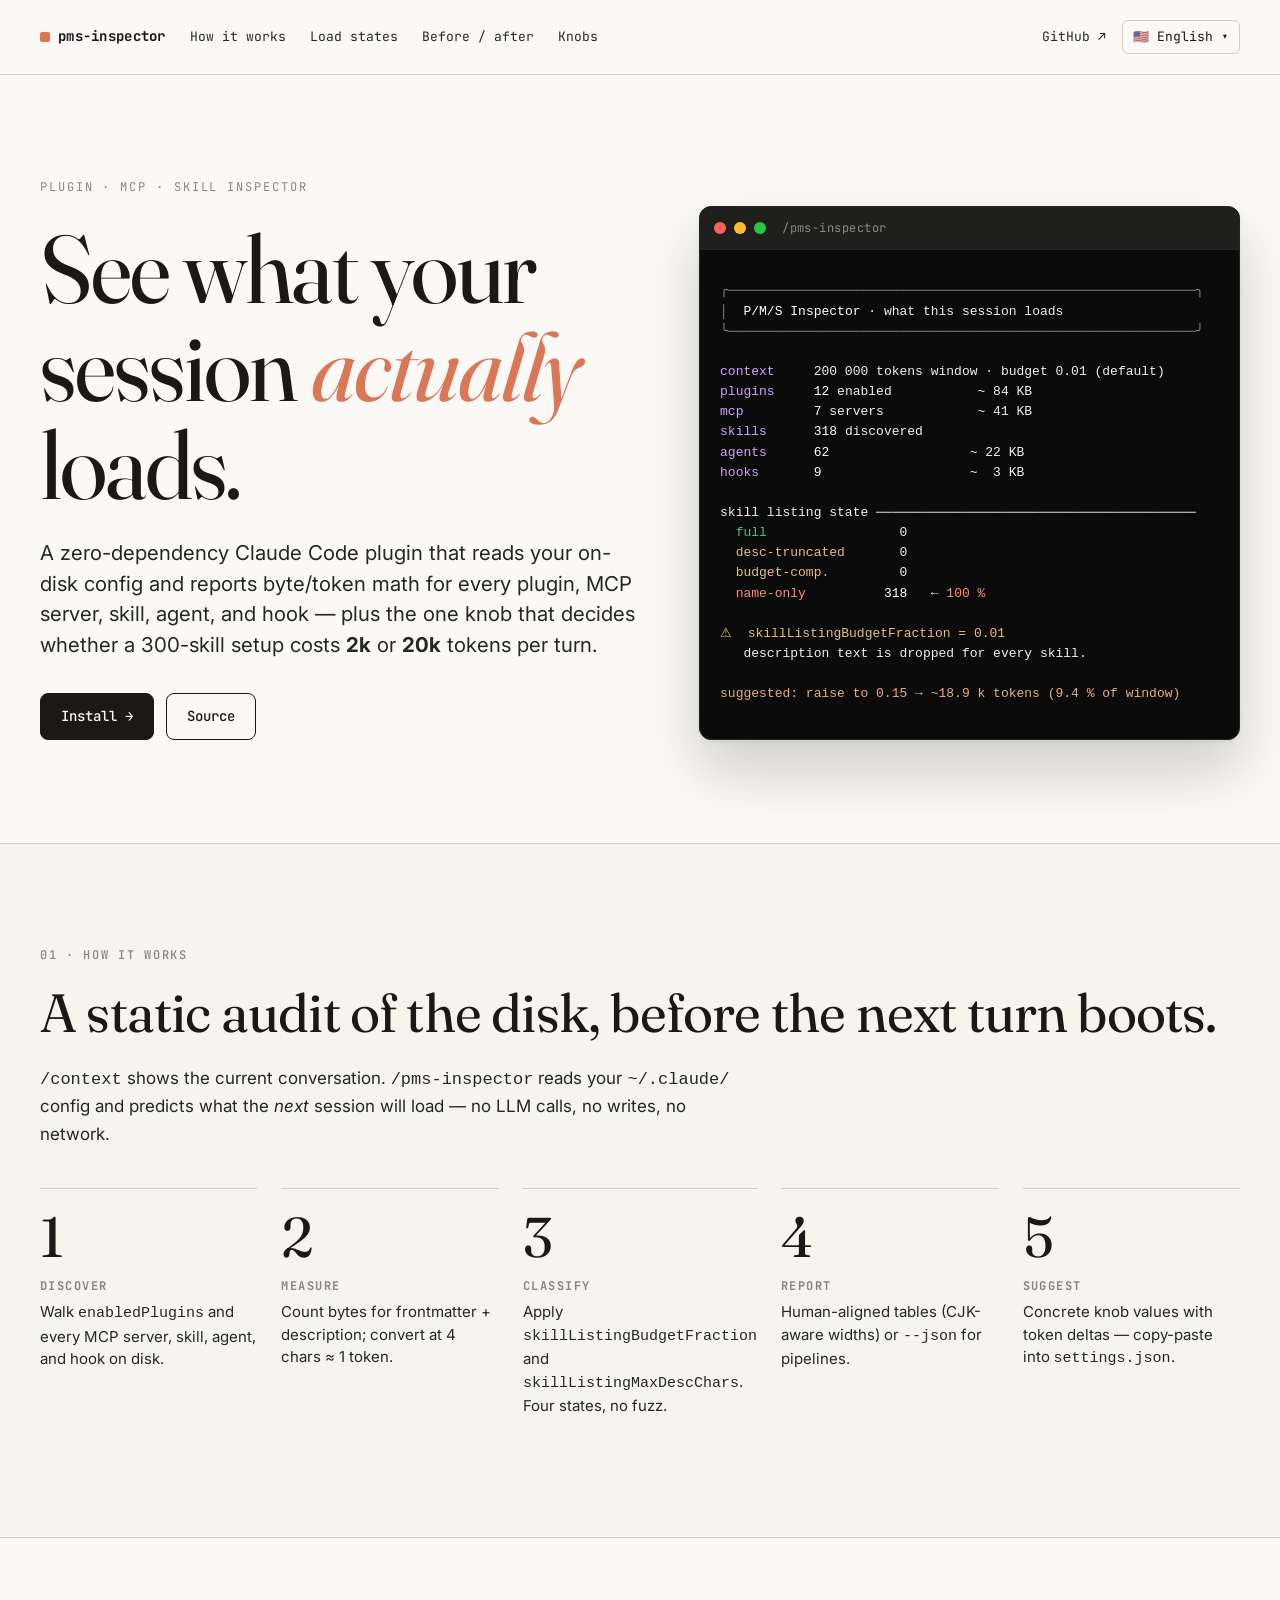
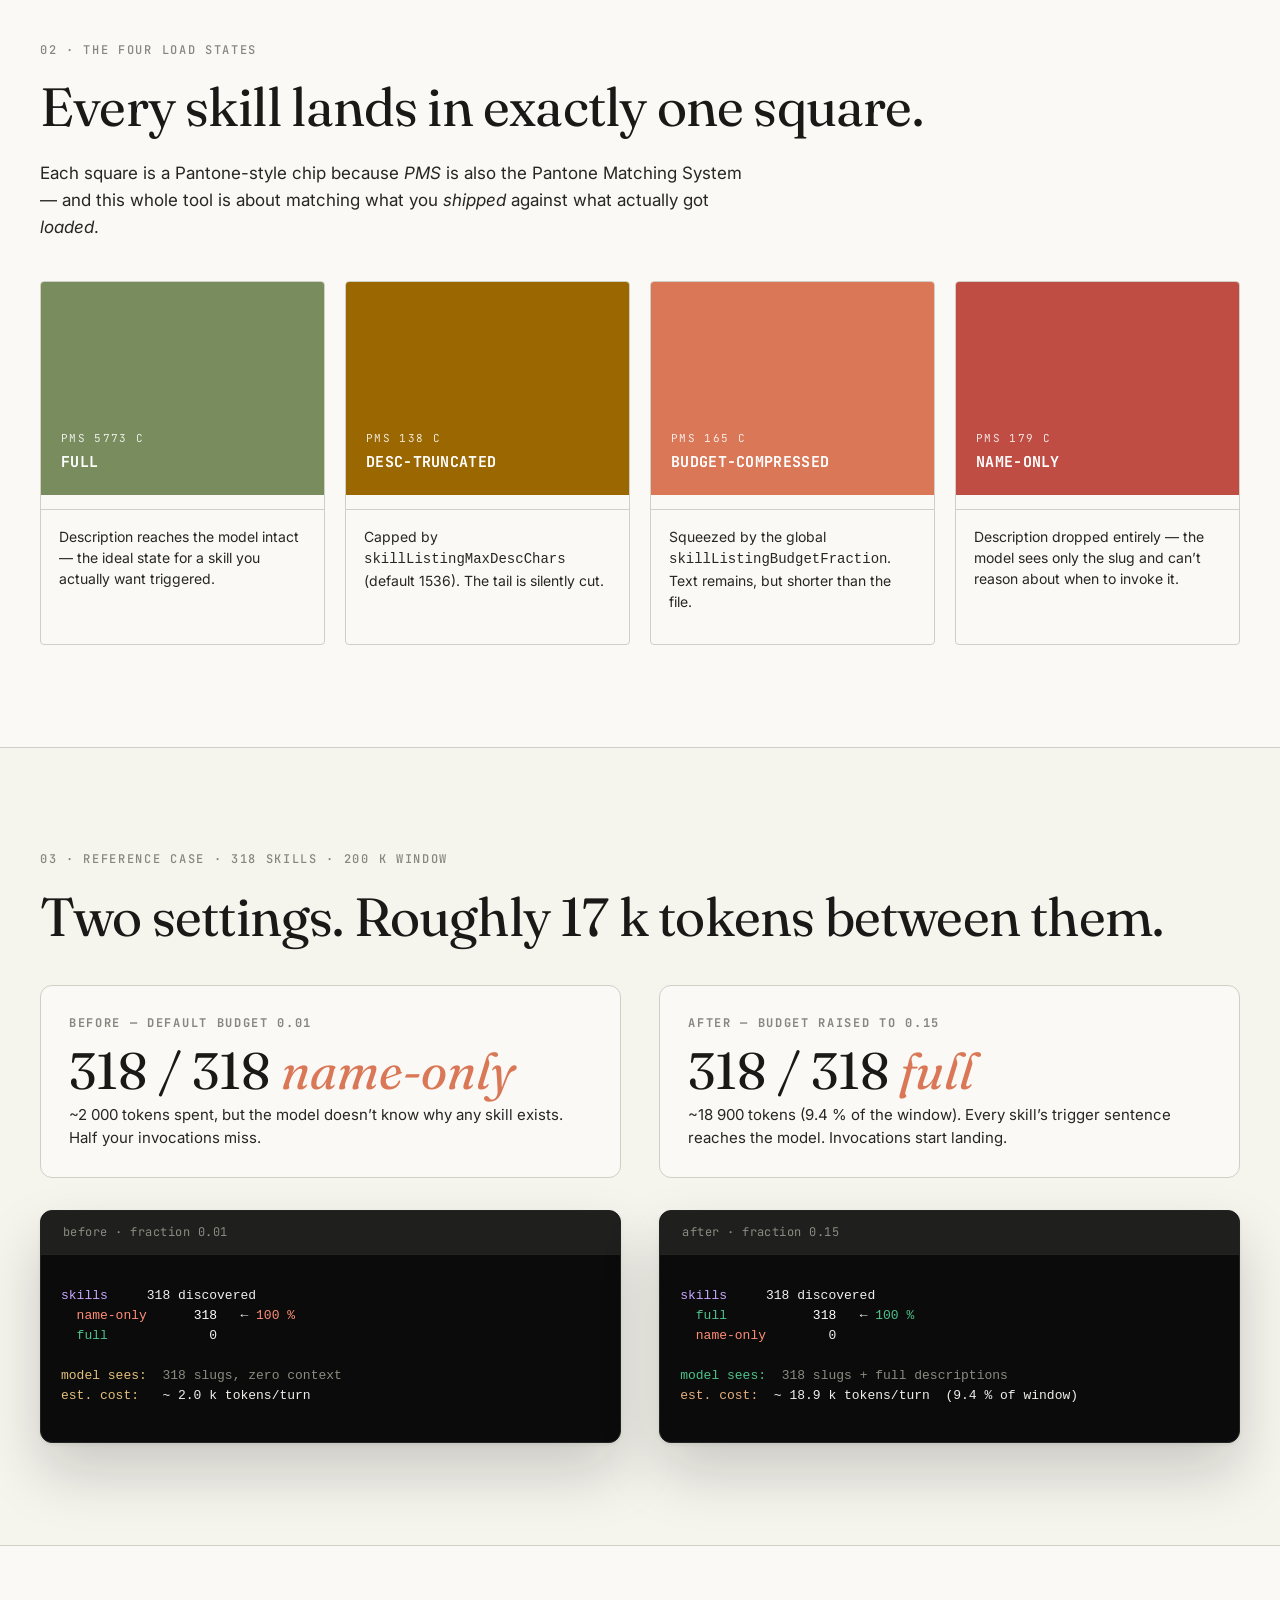
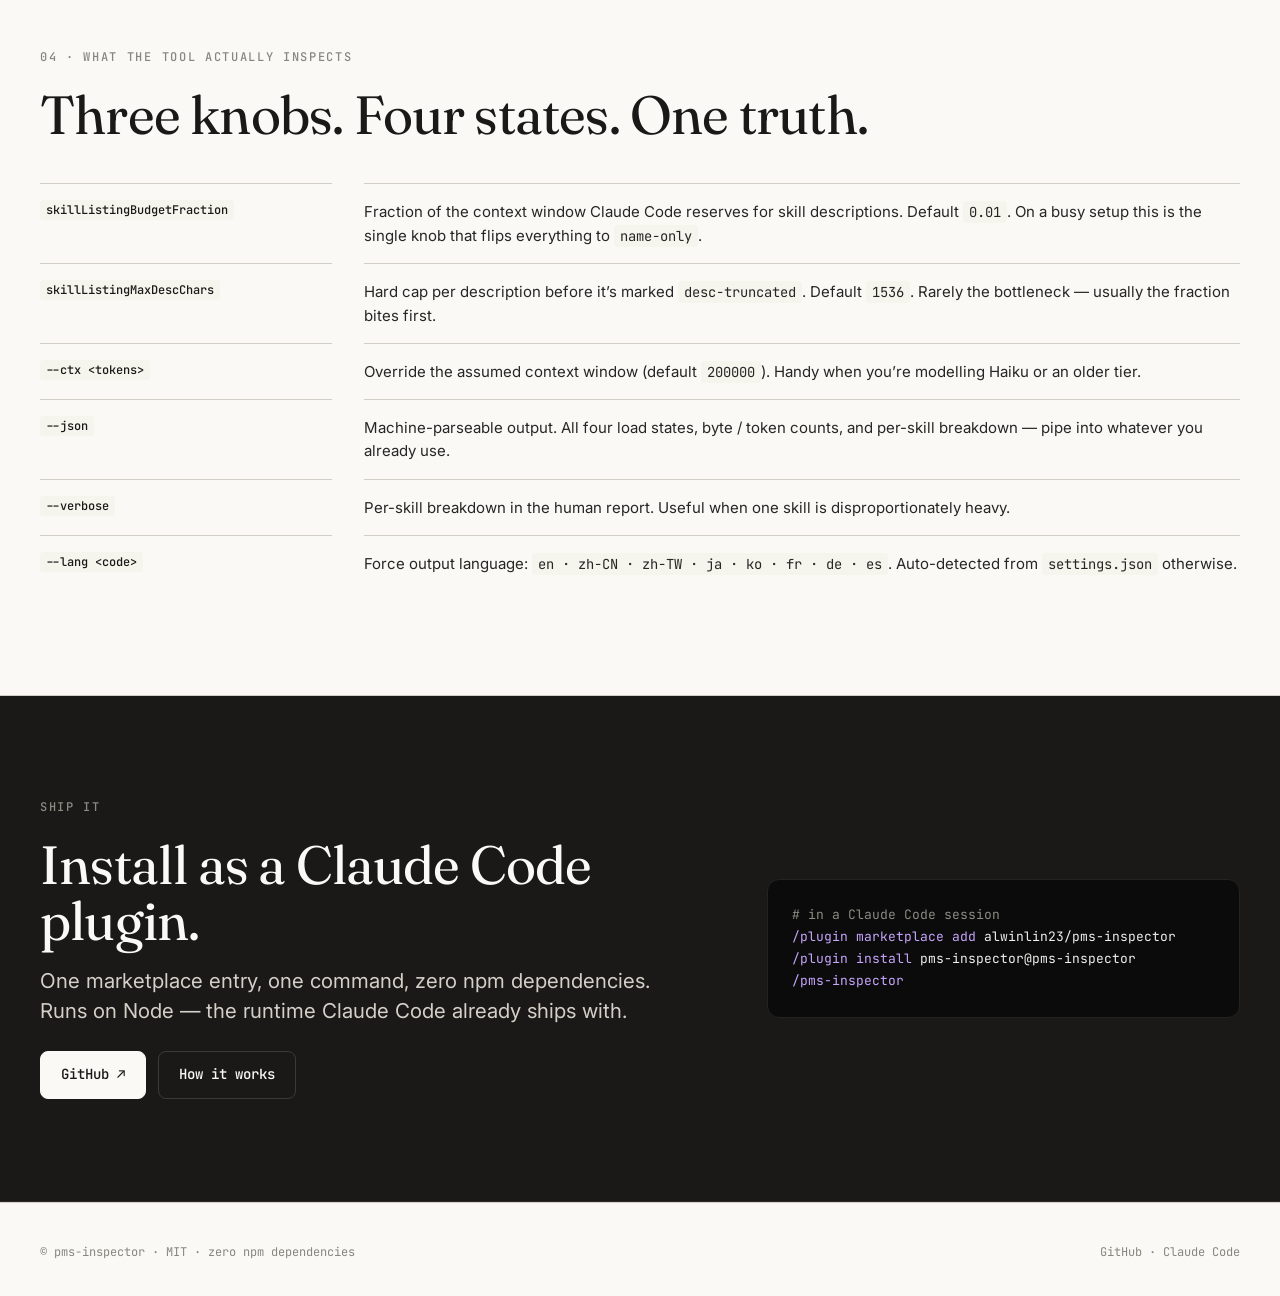
==== commit db52dac7: "fix(docs): correct GitHub URLs from alwinlin to alwinlin23 Update all GitHub links in docs/_template" ====
--- a/docs/index.html
+++ b/docs/index.html
@@ -44,7 +44,7 @@
     <a class="nav-link" href="#before-after">Before / after</a>
     <a class="nav-link" href="#tune">Knobs</a>
     <div class="nav-right">
-      <a class="nav-link" href="https://github.com/alwinlin/pms-inspector" target="_blank" rel="noopener">GitHub ↗</a>
+      <a class="nav-link" href="https://github.com/alwinlin23/pms-inspector" target="_blank" rel="noopener">GitHub ↗</a>
       <div class="lang" id="lang">
         <button class="lang-btn" aria-haspopup="listbox" aria-expanded="false">
           <span aria-hidden="true">🇺🇸</span><span>English</span><span aria-hidden="true">▾</span>
@@ -73,7 +73,7 @@
         <p class="lede">A zero-dependency Claude Code plugin that reads your on-disk config and reports byte/token math for every plugin, MCP server, skill, agent, and hook — plus the one knob that decides whether a 300-skill setup costs <strong>2k</strong> or <strong>20k</strong> tokens per turn.</p>
         <div class="hero-cta">
           <a class="btn" href="#install">Install →</a>
-          <a class="btn btn--ghost" href="https://github.com/alwinlin/pms-inspector" target="_blank" rel="noopener">Source</a>
+          <a class="btn btn--ghost" href="https://github.com/alwinlin23/pms-inspector" target="_blank" rel="noopener">Source</a>
         </div>
       </div>
 
@@ -232,12 +232,12 @@
         <h2 class="h-section">Install as a Claude Code plugin.</h2>
         <p class="lede">One marketplace entry, one command, zero npm dependencies. Runs on Node — the runtime Claude Code already ships with.</p>
         <div class="hero-cta">
-          <a class="btn" href="https://github.com/alwinlin/pms-inspector" target="_blank" rel="noopener">GitHub ↗</a>
+          <a class="btn" href="https://github.com/alwinlin23/pms-inspector" target="_blank" rel="noopener">GitHub ↗</a>
           <a class="btn btn--ghost" href="#how">How it works</a>
         </div>
       </div>
 <pre class="cta-code"><span class="comment"># in a Claude Code session</span>
-<span class="prompt">/plugin marketplace add</span> alwinlin/pms-inspector
+<span class="prompt">/plugin marketplace add</span> alwinlin23/pms-inspector
 <span class="prompt">/plugin install</span> pms-inspector@pms-inspector
 <span class="prompt">/pms-inspector</span>
 </pre>
@@ -249,7 +249,7 @@
   <div class="foot-inner">
     <span>© pms-inspector · MIT · zero npm dependencies</span>
     <span class="foot-right">
-      <a href="https://github.com/alwinlin/pms-inspector" target="_blank" rel="noopener">GitHub</a> ·
+      <a href="https://github.com/alwinlin23/pms-inspector" target="_blank" rel="noopener">GitHub</a> ·
       <a href="https://claude.com/product/claude-code" target="_blank" rel="noopener">Claude Code</a>
     </span>
   </div>
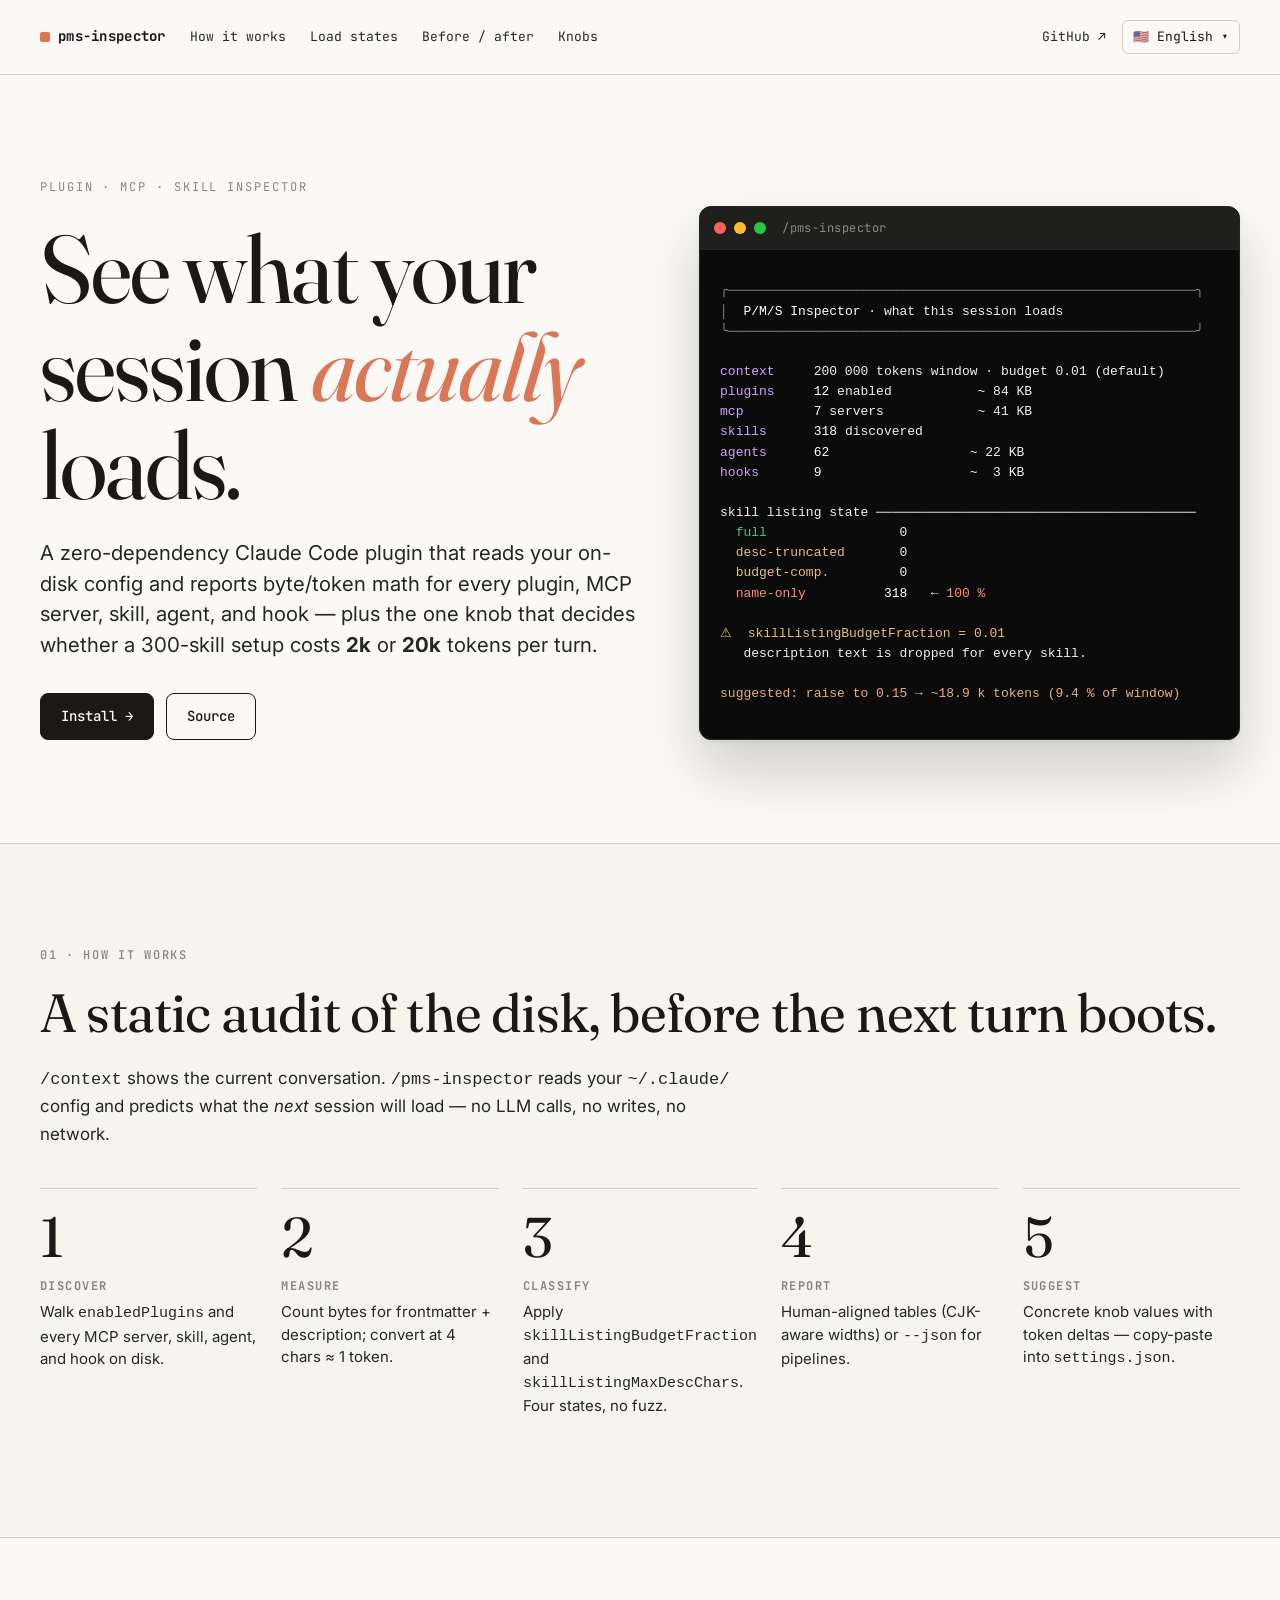
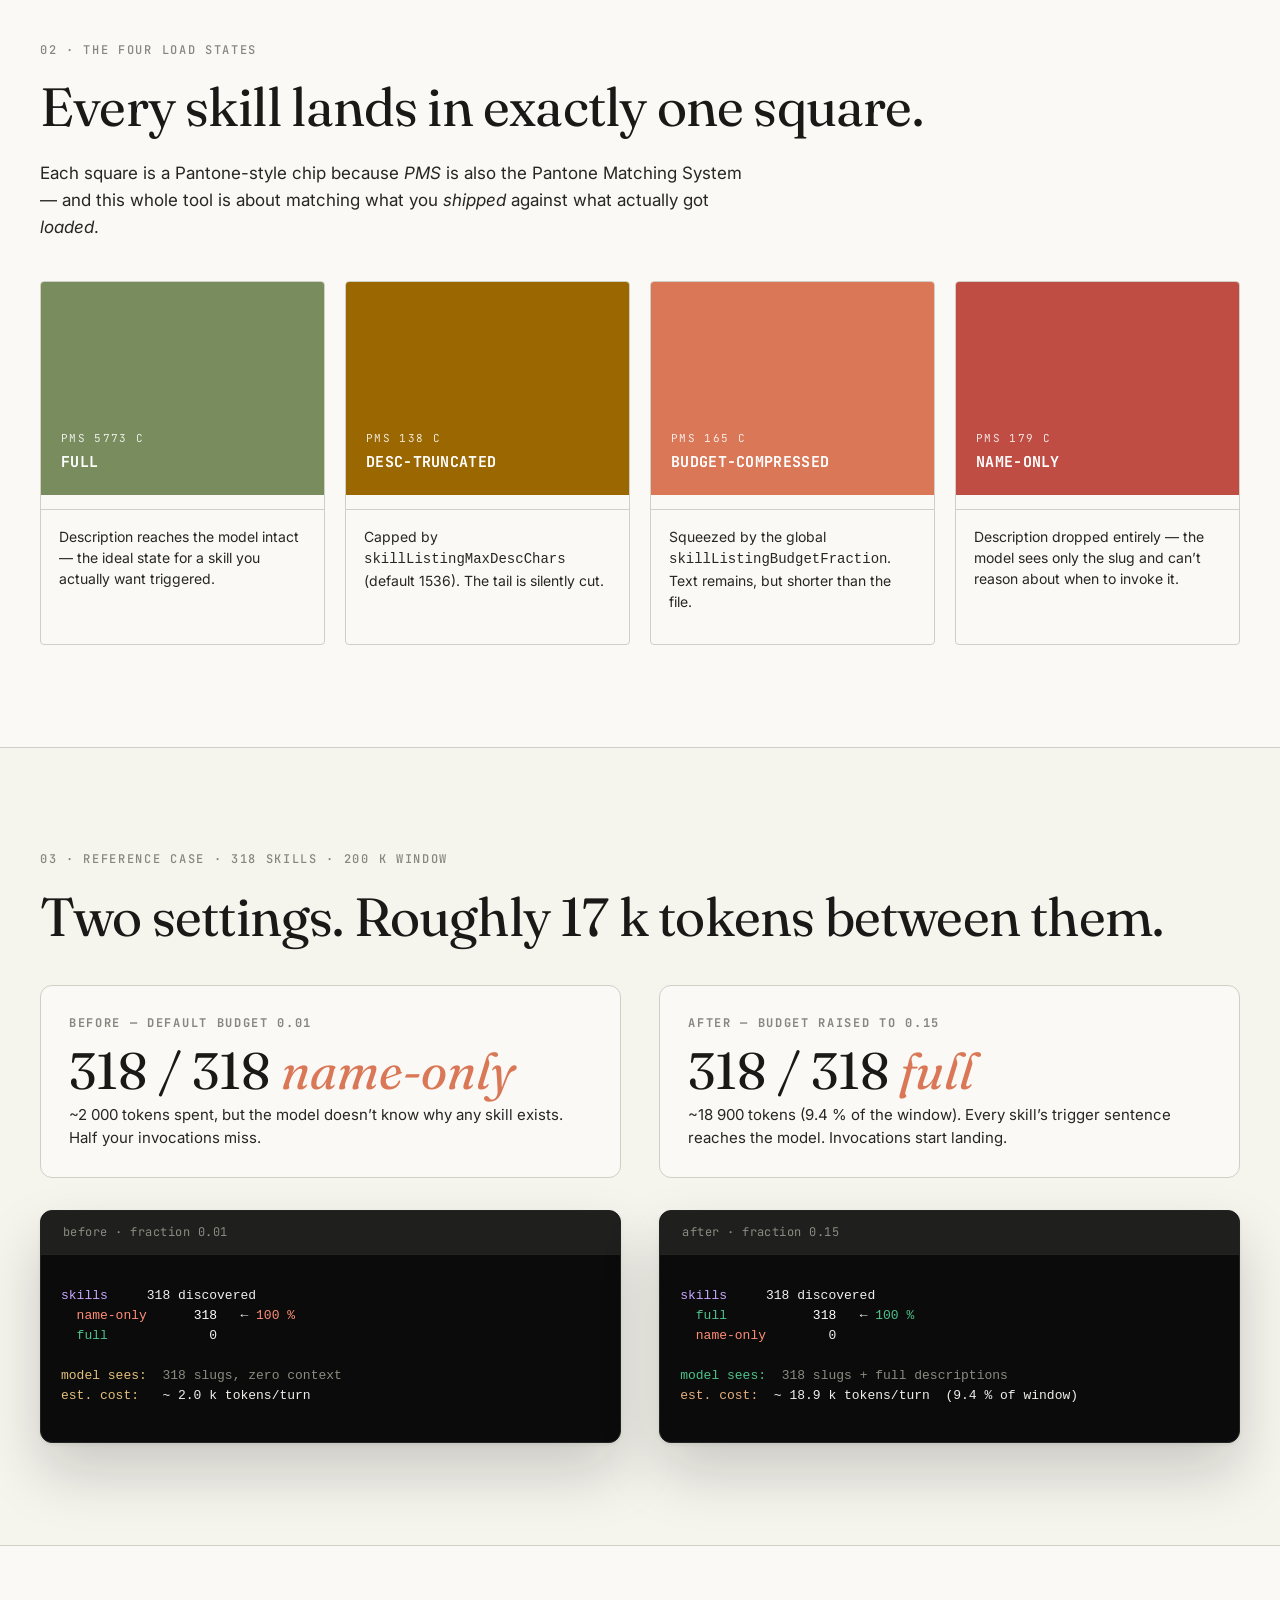
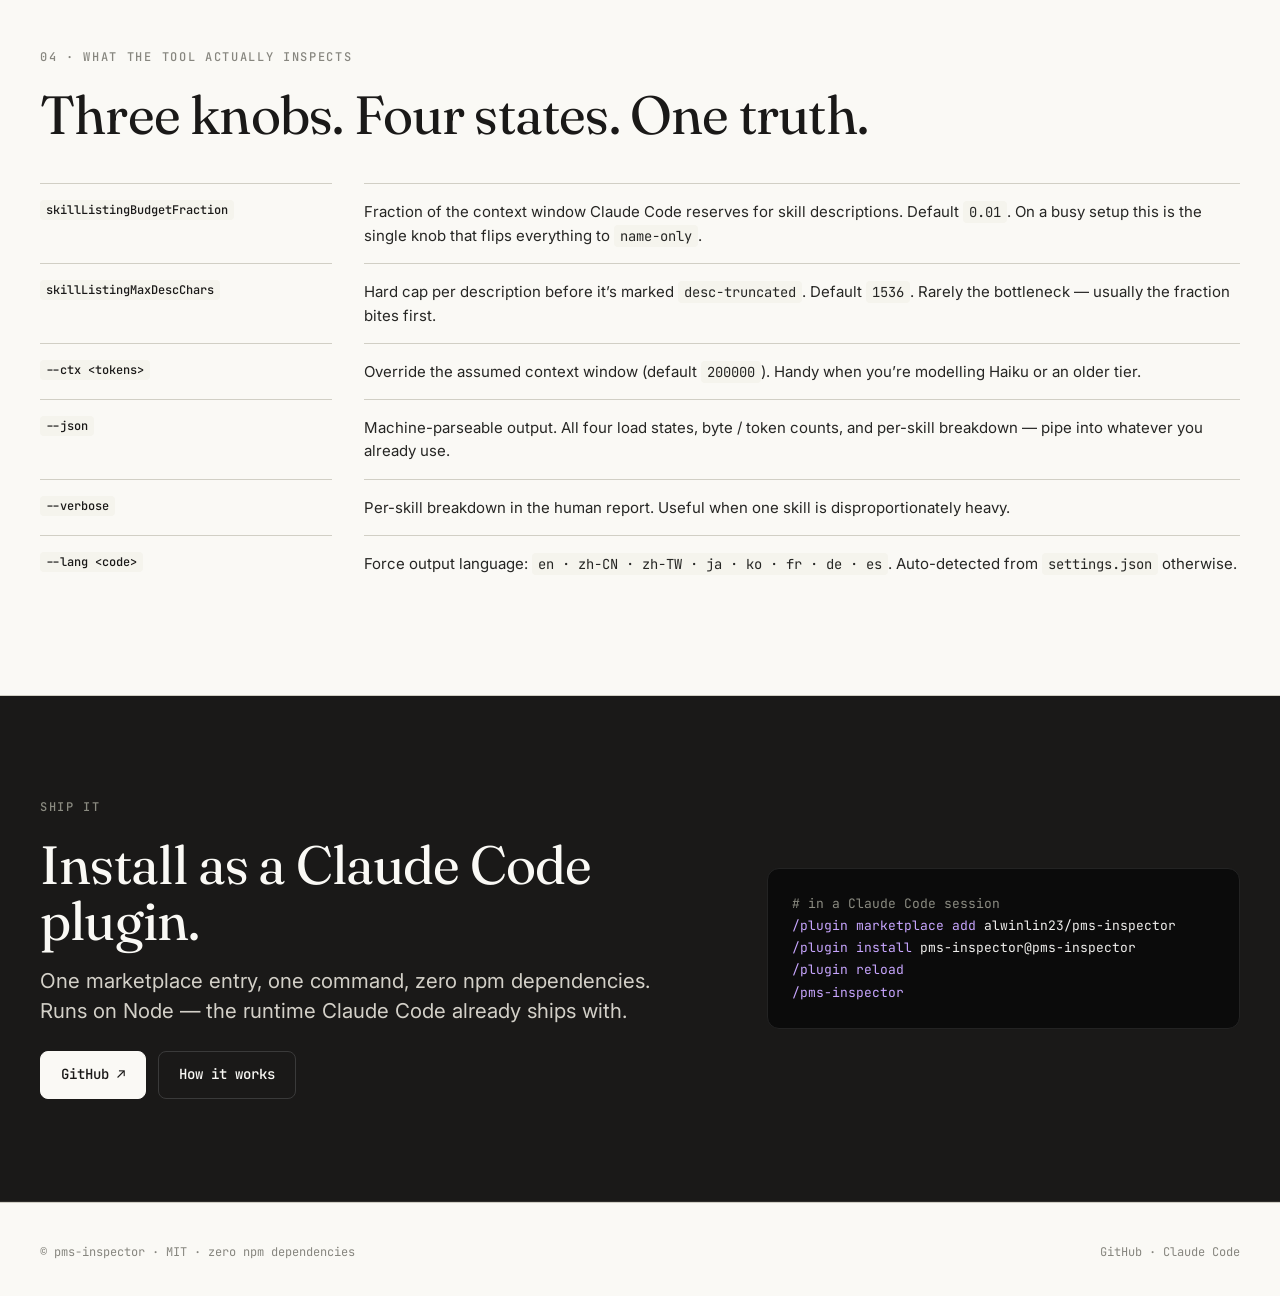
==== commit e9a571e0: "docs: add /plugin reload step to install instructions (all 8 langs) After /plugin install, the plugi" ====
--- a/docs/index.html
+++ b/docs/index.html
@@ -239,6 +239,7 @@
 <pre class="cta-code"><span class="comment"># in a Claude Code session</span>
 <span class="prompt">/plugin marketplace add</span> alwinlin23/pms-inspector
 <span class="prompt">/plugin install</span> pms-inspector@pms-inspector
+<span class="prompt">/plugin reload</span>
 <span class="prompt">/pms-inspector</span>
 </pre>
     </div>
